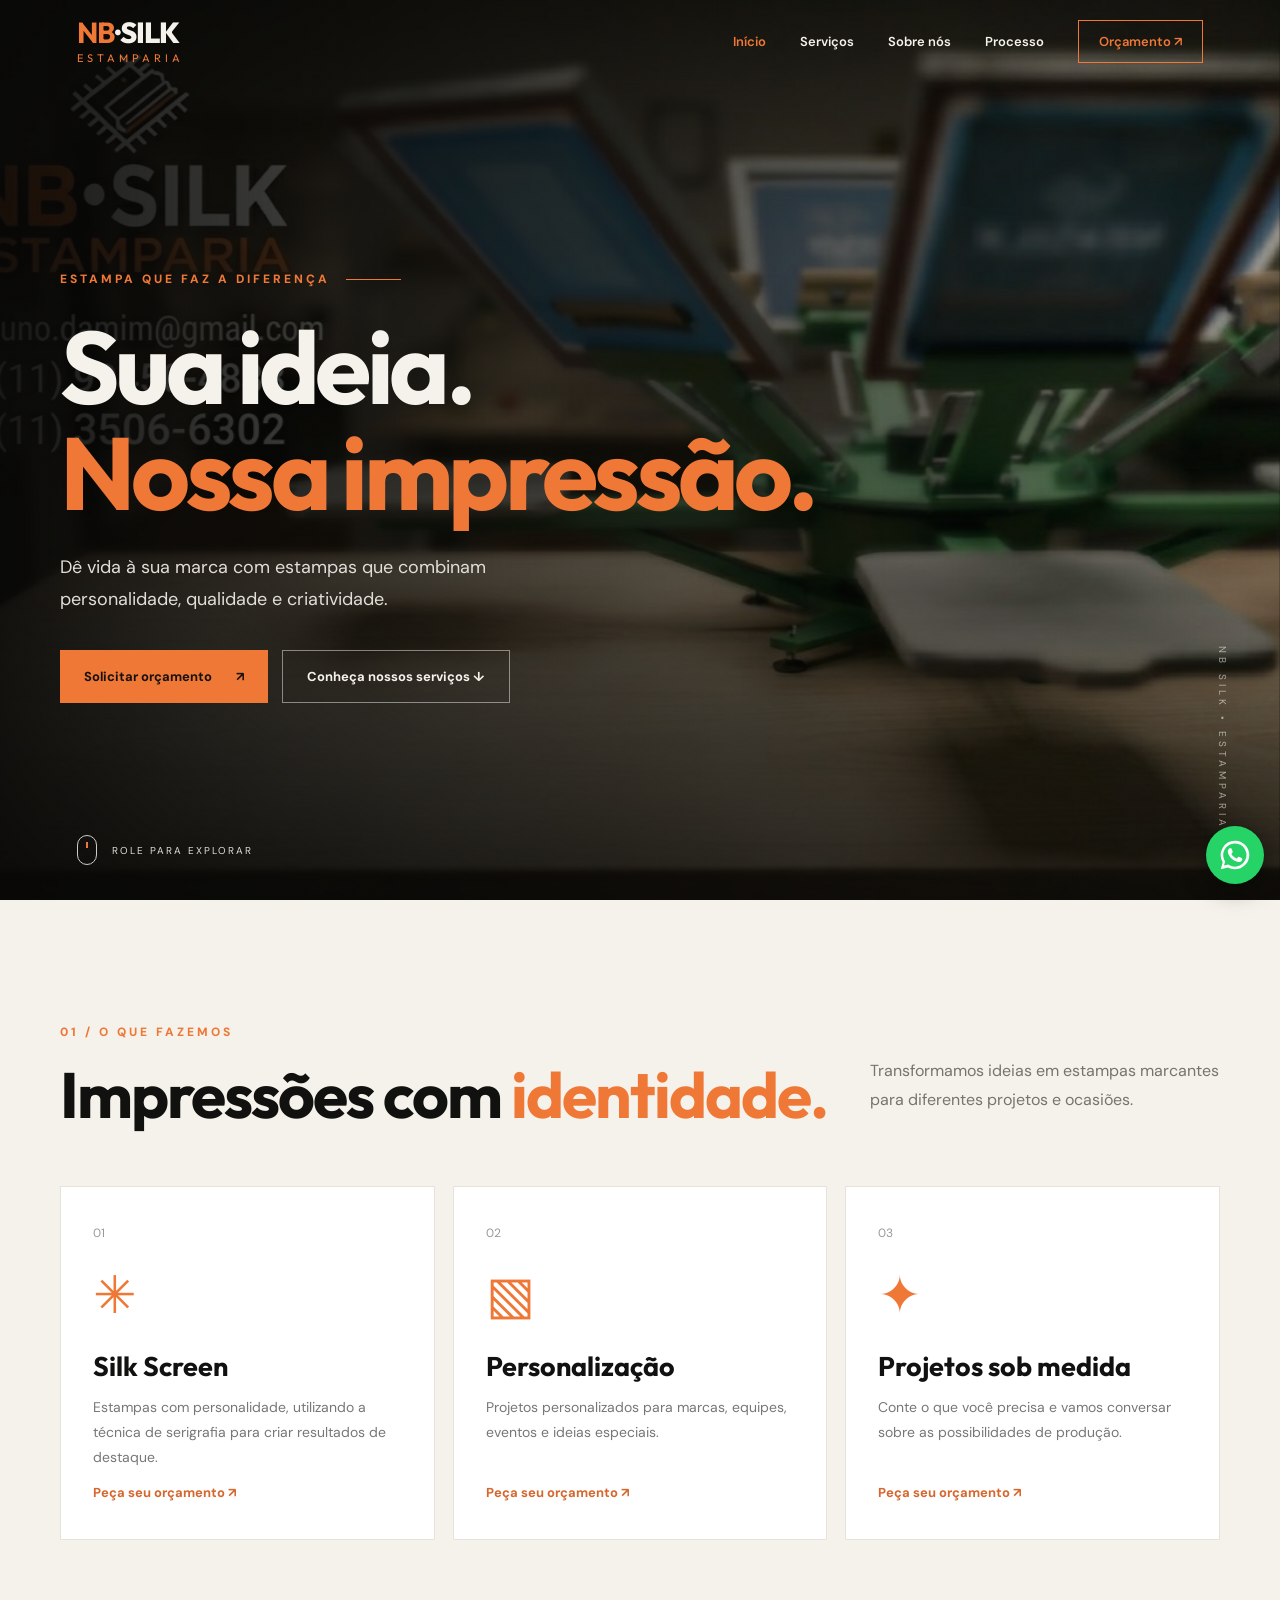
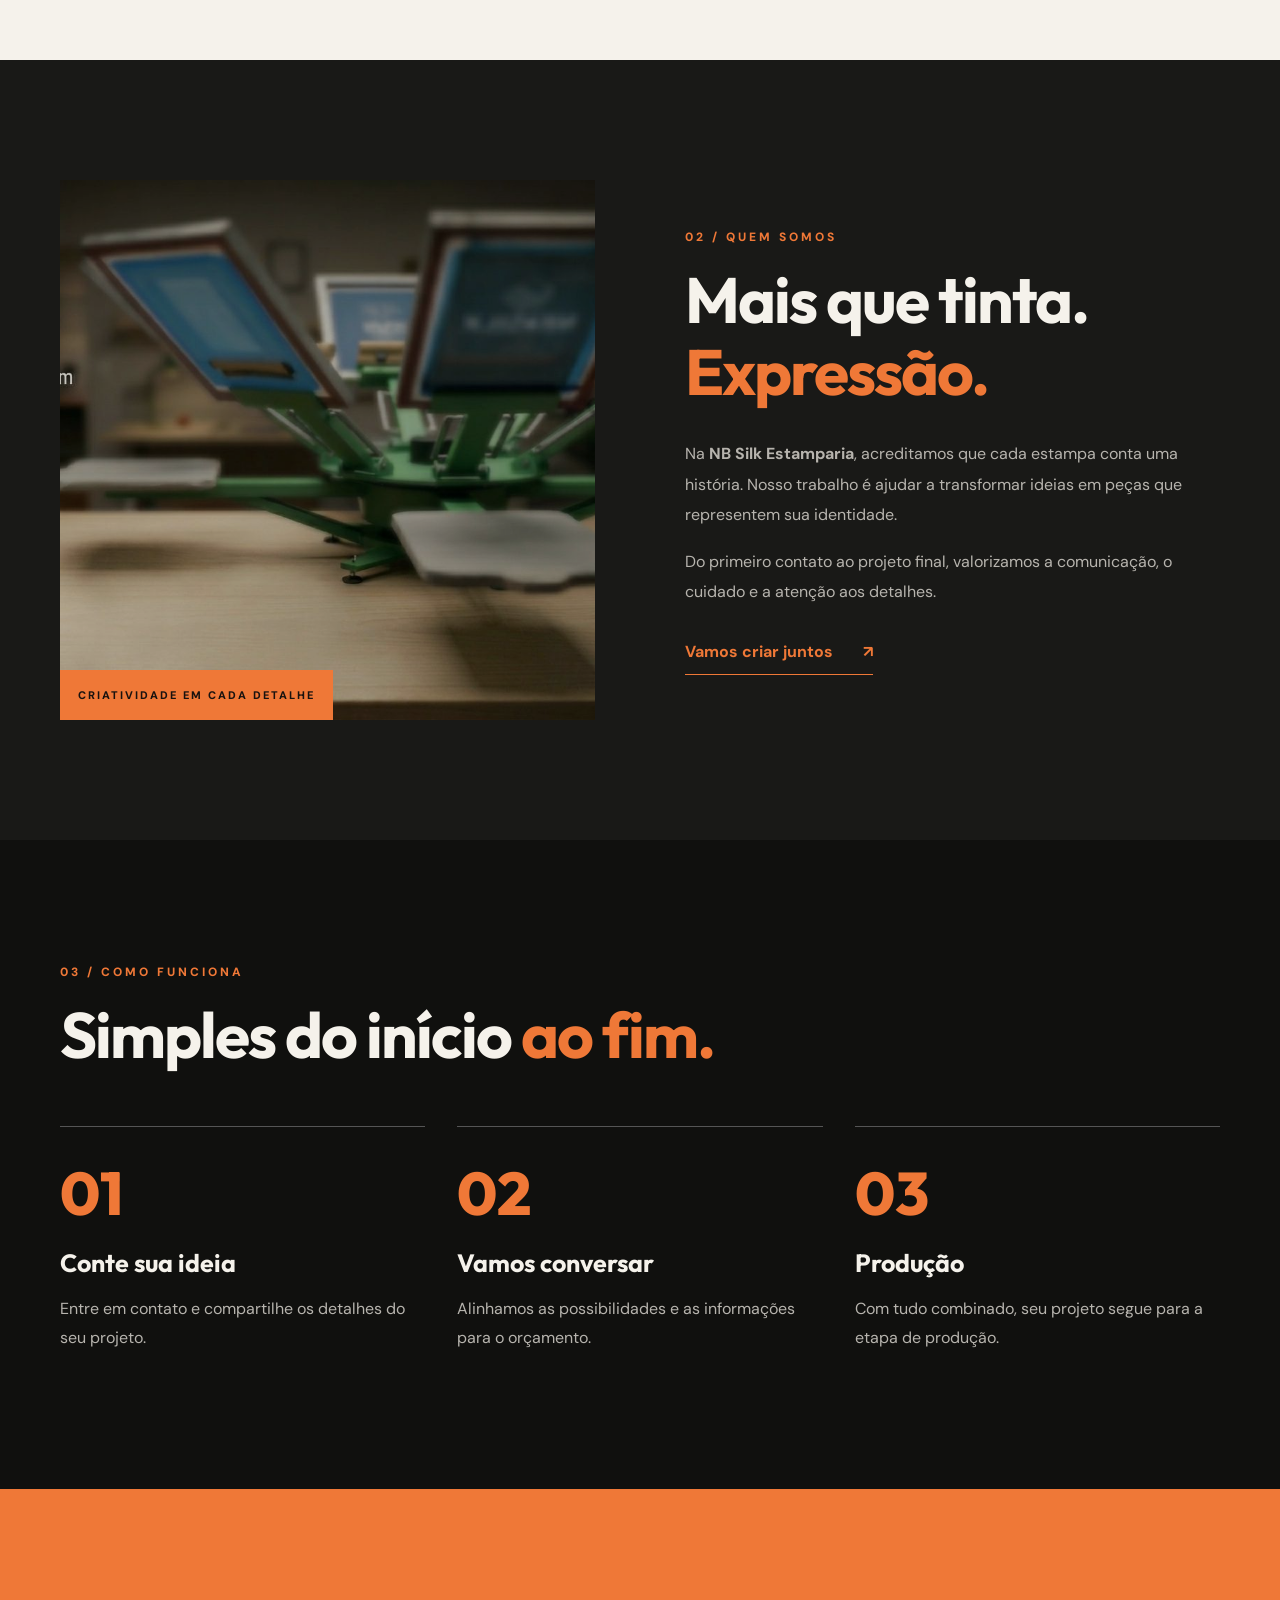
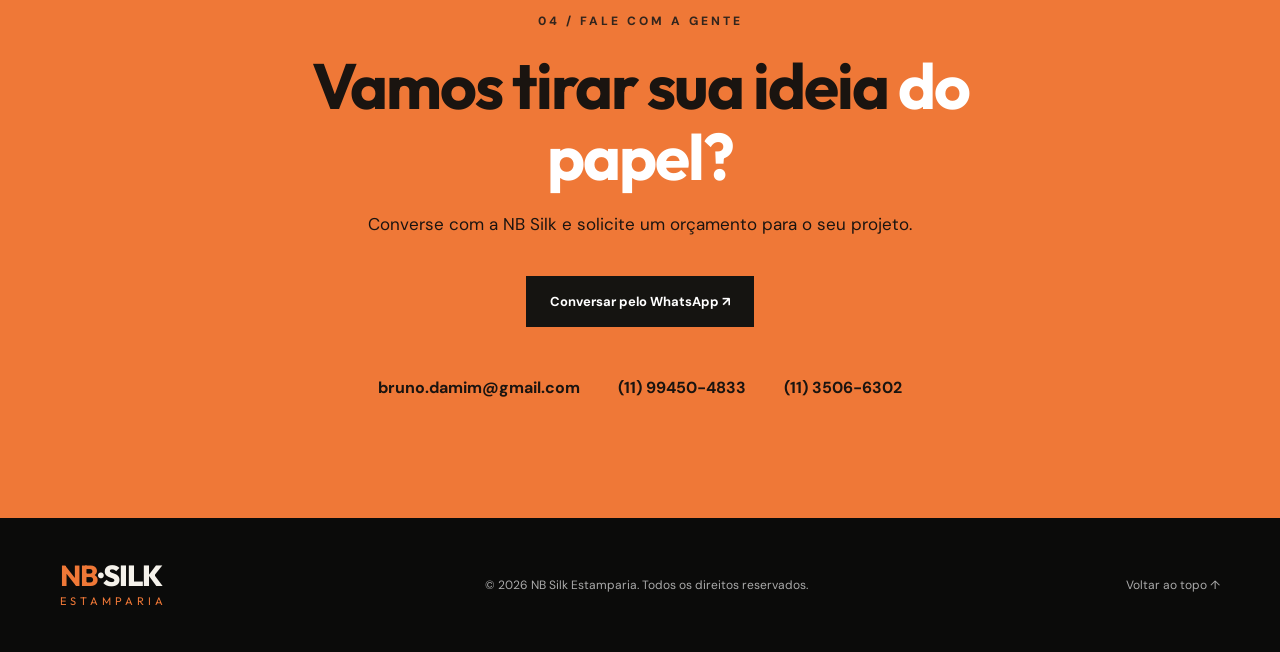
==== index.html @ 032e2569 "Add files via upload" ====
<!DOCTYPE html>
<html lang="pt-BR">
<head>
  <meta charset="UTF-8">
  <meta name="viewport" content="width=device-width, initial-scale=1.0">
  <meta name="theme-color" content="#11110f">
  <meta name="description" content="NB Silk Estamparia: personalização em silk screen. Solicite seu orçamento.">
  <title>NB Silk | Estamparia Silk Screen</title>
  <link rel="preconnect" href="https://fonts.googleapis.com">
  <link rel="preconnect" href="https://fonts.gstatic.com" crossorigin>
  <link href="https://fonts.googleapis.com/css2?family=DM+Sans:wght@400;500;600;700&family=Outfit:wght@400;500;600;700;800;900&display=swap" rel="stylesheet">
  <script>
    /* Marca que o JS está ativo. Se o script.js falhar (arquivo ausente, rede, navegador antigo),
       em 2,5 s a marca é removida e todo o conteúdo volta a ficar visível. */
    (function(d){d.documentElement.className+=' js';
      setTimeout(function(){ if(!d.documentElement.getAttribute('data-ready')){ d.documentElement.className=d.documentElement.className.replace(/\bjs\b/,''); } },2500);
    })(document);
  </script>
  <link rel="stylesheet" href="style.css">
  <script src="script.js" defer></script>
  <noscript><style>.js .reveal{opacity:1!important;transform:none!important}</style></noscript>
</head>
<body>
  <div class="progress" id="progress" aria-hidden="true"></div>
  <header class="header" id="header">
    <a href="#inicio" class="brand" aria-label="NB Silk - início"><span class="brand-main"><b>NB</b>·SILK</span><small>ESTAMPARIA</small></a>
    <button class="menu-toggle" id="menuToggle" aria-label="Abrir menu" aria-expanded="false" aria-controls="menu"><span></span><span></span><span></span></button>
    <nav id="menu" class="menu" aria-label="Menu principal"><a href="#inicio" class="active">Início</a><a href="#servicos">Serviços</a><a href="#sobre">Sobre nós</a><a href="#processo">Processo</a><a href="#contato" class="nav-cta">Orçamento ↗</a></nav>
  </header>
  <main>
    <section class="hero" id="inicio">
      <div class="hero-bg"></div><div class="hero-shade"></div>
      <div class="container hero-content"><span class="eyebrow reveal">ESTAMPA QUE FAZ A DIFERENÇA <span class="line"></span></span><h1 class="reveal">Sua ideia.<br><em>Nossa impressão.</em></h1><p class="reveal">Dê vida à sua marca com estampas que combinam personalidade, qualidade e criatividade.</p><div class="hero-actions reveal"><a class="btn btn-primary" href="https://wa.me/5511994504833?text=Ol%C3%A1%21%20Gostaria%20de%20solicitar%20um%20or%C3%A7amento." target="_blank" rel="noopener noreferrer">Solicitar orçamento <span>↗</span></a><a class="btn btn-outline" href="#servicos">Conheça nossos serviços ↓</a></div></div>
      <a href="#servicos" class="scroll-hint" aria-label="Rolar para serviços"><span class="mouse"></span> ROLE PARA EXPLORAR</a><span class="hero-side">NB SILK • ESTAMPARIA</span>
    </section>
    <section class="intro section" id="servicos"><div class="container"><div class="section-heading reveal"><div><span class="eyebrow">01 / O QUE FAZEMOS</span><h2>Impressões com <em>identidade.</em></h2></div><p>Transformamos ideias em estampas marcantes para diferentes projetos e ocasiões.</p></div><div class="service-grid"><article class="service-card reveal"><span class="service-index">01</span><div class="service-icon">✳</div><h3>Silk Screen</h3><p>Estampas com personalidade, utilizando a técnica de serigrafia para criar resultados de destaque.</p><a href="#contato">Peça seu orçamento ↗</a></article><article class="service-card reveal"><span class="service-index">02</span><div class="service-icon">▧</div><h3>Personalização</h3><p>Projetos personalizados para marcas, equipes, eventos e ideias especiais.</p><a href="#contato">Peça seu orçamento ↗</a></article><article class="service-card reveal"><span class="service-index">03</span><div class="service-icon">✦</div><h3>Projetos sob medida</h3><p>Conte o que você precisa e vamos conversar sobre as possibilidades de produção.</p><a href="#contato">Peça seu orçamento ↗</a></article></div></div></section>
    <section class="about section" id="sobre"><div class="container about-grid"><div class="about-visual reveal"><img src="estamparia.jpg" alt="Equipamento de serigrafia da NB Silk Estamparia" loading="lazy"><span class="image-label">CRIATIVIDADE EM CADA DETALHE</span></div><div class="about-copy reveal"><span class="eyebrow">02 / QUEM SOMOS</span><h2>Mais que tinta.<br><em>Expressão.</em></h2><p>Na <strong>NB Silk Estamparia</strong>, acreditamos que cada estampa conta uma história. Nosso trabalho é ajudar a transformar ideias em peças que representem sua identidade.</p><p>Do primeiro contato ao projeto final, valorizamos a comunicação, o cuidado e a atenção aos detalhes.</p><a href="#contato" class="text-link">Vamos criar juntos <span>↗</span></a></div></div></section>
    <section class="process section" id="processo"><div class="container"><div class="section-heading reveal"><div><span class="eyebrow">03 / COMO FUNCIONA</span><h2>Simples do início <em>ao fim.</em></h2></div></div><div class="steps"><div class="step reveal"><span>01</span><h3>Conte sua ideia</h3><p>Entre em contato e compartilhe os detalhes do seu projeto.</p></div><div class="step reveal"><span>02</span><h3>Vamos conversar</h3><p>Alinhamos as possibilidades e as informações para o orçamento.</p></div><div class="step reveal"><span>03</span><h3>Produção</h3><p>Com tudo combinado, seu projeto segue para a etapa de produção.</p></div></div></div></section>
    <section class="contact section" id="contato"><div class="container contact-inner reveal"><span class="eyebrow">04 / FALE COM A GENTE</span><h2>Vamos tirar sua ideia <em>do papel?</em></h2><p>Converse com a NB Silk e solicite um orçamento para o seu projeto.</p><a class="btn btn-dark" href="https://wa.me/5511994504833?text=Ol%C3%A1%21%20Gostaria%20de%20solicitar%20um%20or%C3%A7amento." target="_blank" rel="noopener noreferrer">Conversar pelo WhatsApp ↗</a><div class="contact-details"><a href="mailto:bruno.damim@gmail.com">bruno.damim@gmail.com</a><a href="tel:+5511994504833">(11) 99450-4833</a><a href="tel:+551135066302">(11) 3506-6302</a></div></div></section>
  </main>
  <footer class="footer"><div class="container footer-inner"><a href="#inicio" class="brand"><span class="brand-main"><b>NB</b>·SILK</span><small>ESTAMPARIA</small></a><span>© <span id="year"></span> NB Silk Estamparia. Todos os direitos reservados.</span><a href="#inicio">Voltar ao topo ↑</a></div></footer>
  <a class="floating-whatsapp" href="https://wa.me/5511994504833?text=Ol%C3%A1%21%20Gostaria%20de%20um%20or%C3%A7amento." target="_blank" rel="noopener noreferrer" aria-label="Entrar em contato pelo WhatsApp" title="Fale conosco no WhatsApp"><svg viewBox="0 0 32 32" fill="currentColor" aria-hidden="true"><path d="M16 .8A15.2 15.2 0 0 0 2.9 23.7L.8 31.2l7.7-2A15.2 15.2 0 1 0 16 .8Zm0 27.6c-2.4 0-4.7-.7-6.7-2l-.5-.3-4.5 1.2 1.2-4.4-.3-.5a12.4 12.4 0 1 1 10.8 6Zm6.8-9.3c-.4-.2-2.2-1.1-2.6-1.2-.3-.1-.6-.2-.8.2-.3.4-1 1.2-1.2 1.4-.2.2-.4.3-.8.1-.4-.2-1.6-.6-3-1.9-1.1-1-1.9-2.2-2.1-2.6-.2-.4 0-.6.2-.8l.6-.7.4-.6c.1-.2 0-.5 0-.7l-1.2-2.9c-.3-.7-.6-.6-.8-.6h-.7c-.3 0-.7.1-1.1.5-.4.4-1.4 1.4-1.4 3.3s1.4 3.8 1.6 4.1c.2.2 2.7 4.2 6.6 5.8.9.4 1.6.6 2.1.7.9.3 1.7.2 2.4.2.7-.1 2.2-.9 2.5-1.8.3-.9.3-1.7.2-1.8-.1-.2-.3-.3-.7-.5Z"/></svg></a>
</body>
</html>
---- style.css ----
:root{--orange:#ef7837;--dark:#11110f;--cream:#f5f2eb;--muted:#b7b4ae}*{box-sizing:border-box}html{scroll-behavior:smooth;scroll-padding-top:80px}body{margin:0;background:var(--dark);color:var(--cream);font-family:'DM Sans','Segoe UI',Roboto,Arial,Helvetica,sans-serif}a{color:inherit;text-decoration:none}button{font:inherit}img{max-width:100%;display:block}.container{width:min(1160px,88%);margin:auto}.progress{height:3px;position:fixed;top:0;left:0;z-index:200;width:0;background:var(--orange)}.header{height:84px;padding:0 6%;display:flex;align-items:center;justify-content:space-between;position:fixed;top:0;left:0;width:100%;z-index:100;transition:background .3s,height .3s,border-color .3s;border-bottom:1px solid transparent}.header.scrolled{height:72px;background:rgba(17,17,15,.94);backdrop-filter:blur(16px);border-color:#ffffff1b}.brand{display:flex;flex-direction:column;line-height:.9;font-family:Outfit,'Trebuchet MS','Segoe UI',Arial,sans-serif;letter-spacing:-1px}.brand-main{font-size:29px;font-weight:800}.brand-main b{color:var(--orange)}.brand small{font-size:11px;letter-spacing:4px;color:var(--orange);margin-top:8px}.menu{display:flex;align-items:center;gap:34px}.menu a{font-size:13px;font-weight:600;transition:color .2s}.menu a:hover,.menu a.active{color:var(--orange)}.menu .nav-cta{border:1px solid var(--orange);padding:12px 20px;color:var(--orange)}.menu-toggle{display:none;background:none;border:0;cursor:pointer;padding:10px}.menu-toggle span{display:block;width:25px;height:2px;background:white;margin:5px 0}.hero{height:100svh;min-height:650px;position:relative;display:flex;align-items:center;overflow:hidden}.hero-bg{position:absolute;inset:0;background:url('estamparia.jpg') center center/cover no-repeat;transform:scale(1.07);animation:zoom 15s ease-out forwards}.hero-shade{position:absolute;inset:0;background:linear-gradient(90deg,rgba(8,8,7,.93),rgba(8,8,7,.66) 48%,rgba(8,8,7,.28)),linear-gradient(0deg,rgba(8,8,7,.65),transparent 35%)}.hero-content{position:relative;z-index:1;padding-top:70px}.eyebrow{color:var(--orange);font-size:12px;letter-spacing:3px;font-weight:800;display:inline-flex;align-items:center;gap:16px}.line{width:55px;height:1px;background:var(--orange)}h1,h2,h3,p{margin-top:0}h1,h2,h3{font-family:Outfit,'Trebuchet MS','Segoe UI',Arial,sans-serif}h1{font-size:clamp(55px,8vw,115px);line-height:1.03;letter-spacing:-5px;margin:26px 0}h1 em,h2 em{font-style:normal;color:var(--orange)}.hero-content p{max-width:520px;color:#e1ded8;font-size:18px;line-height:1.8}.hero-actions{display:flex;flex-wrap:wrap;gap:14px;margin-top:34px}.btn{display:inline-flex;align-items:center;justify-content:center;gap:24px;padding:17px 24px;font-weight:700;font-size:13px;transition:transform .25s,background .25s}.btn:hover{transform:translateY(-4px)}.btn-primary{background:var(--orange);color:#18120f}.btn-primary:hover{background:#ff965b}.btn-outline{border:1px solid #ffffff75}.btn-outline:hover{background:#ffffff20}.scroll-hint{position:absolute;z-index:2;bottom:35px;left:6%;font-size:10px;letter-spacing:2px;display:flex;align-items:center;gap:15px;color:#ddd}.mouse{width:20px;height:30px;border:1px solid #ccc;border-radius:12px;position:relative}.mouse:before{content:'';position:absolute;top:6px;left:8px;width:2px;height:6px;background:var(--orange);animation:wheel 1.5s infinite}.hero-side{position:absolute;right:4%;bottom:70px;writing-mode:vertical-rl;letter-spacing:4px;font-size:10px;opacity:.6}.section{padding:120px 0}.intro{background:var(--cream);color:var(--dark)}.section-heading{display:flex;justify-content:space-between;align-items:end;gap:40px;margin-bottom:55px}.section-heading h2,.about h2,.contact h2{font-size:clamp(40px,5vw,72px);letter-spacing:-2px;line-height:1.12;margin:18px 0 0}.section-heading>p{max-width:350px;color:#77736d;line-height:1.8}.service-grid{display:grid;grid-template-columns:repeat(3,1fr);gap:18px}.service-card{padding:38px 32px;min-height:330px;background:white;border:1px solid #e7e3dc;display:flex;flex-direction:column;transition:transform .3s,box-shadow .3s}.service-card:hover{transform:translateY(-10px);box-shadow:0 18px 40px #00000012}.service-index{font-size:12px;color:#999}.service-icon{font-size:52px;color:var(--orange);margin:20px 0}.service-card h3{font-size:27px;margin-bottom:12px}.service-card p{font-size:14px;color:#777;line-height:1.8}.service-card a{font-size:13px;color:#d5662e;font-weight:700;margin-top:auto}.about{background:#191917}.about-grid{display:grid;grid-template-columns:1fr 1fr;gap:90px;align-items:center}.about-visual{height:540px;position:relative;overflow:hidden}.about-visual img{height:100%;width:100%;object-fit:cover;object-position:65% center;filter:brightness(.8);transition:transform .7s}.about-visual:hover img{transform:scale(1.05)}.image-label{position:absolute;bottom:0;left:0;background:var(--orange);color:#18120f;padding:18px;font-size:11px;letter-spacing:2px;font-weight:800}.about-copy p{color:var(--muted);line-height:1.9;font-size:16px}.about-copy h2{margin-bottom:32px}.text-link{display:inline-flex;gap:30px;color:var(--orange);font-weight:700;border-bottom:1px solid var(--orange);padding-bottom:12px;margin-top:18px}.process{background:#10100e}.steps{display:grid;grid-template-columns:repeat(3,1fr);gap:32px}.step{border-top:1px solid #555;padding-top:28px}.step>span{font-family:Outfit,'Trebuchet MS','Segoe UI',Arial,sans-serif;font-size:60px;color:var(--orange);font-weight:800}.step h3{font-size:25px;margin:16px 0}.step p{color:var(--muted);line-height:1.8}.contact{background:var(--orange);color:#1a1410;text-align:center}.contact .eyebrow{color:#33251d}.contact h2{max-width:850px;margin:20px auto}.contact h2 em{color:white}.contact p{font-size:17px}.btn-dark{background:#151411;color:white;margin:24px auto 50px}.btn-dark:hover{background:#34302b}.contact-details{display:flex;flex-wrap:wrap;justify-content:center;gap:18px 38px;font-weight:700}.contact-details a:hover{text-decoration:underline}.footer{padding:45px 0;background:#0b0b0a}.footer-inner{display:flex;justify-content:space-between;align-items:center;gap:30px}.footer-inner>span,.footer-inner>a:last-child{font-size:12px;color:#aaa}.floating-whatsapp{position:fixed;right:25px;bottom:25px;width:58px;height:58px;border-radius:50%;display:grid;place-items:center;background:#25d366;color:white;z-index:90;box-shadow:0 6px 25px #0006;transition:transform .2s}.floating-whatsapp:hover{transform:scale(1.1)}.floating-whatsapp svg{width:30px;height:30px}.js .reveal{opacity:0;transform:translateY(36px);transition:opacity .8s ease,transform .8s ease}.js .reveal.visible{opacity:1;transform:translateY(0)}@keyframes zoom{to{transform:scale(1)}}@keyframes wheel{to{transform:translateY(9px);opacity:0}}@media(max-width:800px){.header{height:72px}.menu-toggle{display:block;z-index:2}.menu{position:absolute;top:72px;left:0;right:0;background:#151513;display:none;flex-direction:column;align-items:stretch;padding:22px 6%;gap:0;border-bottom:1px solid #444}.menu.open{display:flex}.menu a{padding:15px 0}.menu .nav-cta{text-align:center;margin-top:10px}.hero{min-height:620px}.hero-bg{background-position:58% center}h1{letter-spacing:-2px}.section{padding:85px 0}.section-heading{display:block}.section-heading>p{margin-top:22px}.service-grid,.steps{grid-template-columns:1fr}.service-card{min-height:280px}.about-grid{grid-template-columns:1fr;gap:40px}.about-visual{height:350px}.footer-inner{flex-direction:column;text-align:center}.hero-side{display:none}}@media(max-width:480px){.hero-content p{font-size:15px}.hero-actions{align-items:stretch;flex-direction:column;max-width:300px}.hero-actions .btn{justify-content:space-between}.scroll-hint{bottom:22px}.contact-details{flex-direction:column}.brand-main{font-size:25px}}@media(prefers-reduced-motion:reduce){html{scroll-behavior:auto}*,*:before,*:after{animation-duration:.01ms!important;transition-duration:.01ms!important}.js .reveal{opacity:1;transform:none}}

/* Responsividade aprimorada para celulares, tablets e navegadores variados */
html { -webkit-text-size-adjust:100%; text-size-adjust:100%; }
body { min-width: 280px; overflow-x: hidden; }
button, a { -webkit-tap-highlight-color: transparent; }
button:focus-visible, a:focus-visible { outline: 3px solid var(--orange); outline-offset: 4px; }
.header.scrolled { backdrop-filter:blur(16px); -webkit-backdrop-filter:blur(16px); }
.container { width:min(1160px, calc(100% - 40px)); }
.hero { min-height: min(650px, 100svh); min-height: min(650px, 100vh); min-height: min(650px, 100svh); }
.hero-content { min-width:0; }
h1 { overflow-wrap:break-word; font-size:clamp(2.7rem, 8vw, 7.2rem); letter-spacing:-.045em; }
.section-heading h2,.about h2,.contact h2 { overflow-wrap:break-word; }
.contact-details a { overflow-wrap:anywhere; }
@media (max-width:1024px) {
  .menu { gap:18px; }
  .about-grid { gap:42px; }
  .service-card { padding:28px 24px; }
}
@media (max-width:800px) {
  .header,.header.scrolled { height:72px; }
  .menu { top:72px; max-height:calc(100dvh - 72px); overflow-y:auto; }
  .hero { height:auto; min-height:100vh; min-height:100svh; padding:110px 0 100px; }
  .hero-content { padding-top:0; }
  .hero-shade { background:linear-gradient(90deg,rgba(8,8,7,.92),rgba(8,8,7,.55)),linear-gradient(0deg,rgba(8,8,7,.5),transparent); }
  .section-heading h2,.about h2,.contact h2 { font-size:clamp(2.2rem,7vw,4.5rem); }
}
@media (max-width:480px) {
  .container { width:calc(100% - 32px); }
  .header { padding-inline:16px; }
  .hero { padding-top:105px; padding-bottom:85px; }
  h1 { font-size:clamp(2.6rem, 12vw, 4.2rem); }
  .hero-content p { line-height:1.6; }
  .eyebrow { letter-spacing:1.5px; font-size:10px; }
  .line { width:28px; }
  .section { padding:68px 0; }
  .service-card { min-height:0; padding:26px 22px; }
  .about-visual { height:280px; }
  .contact-details { gap:16px; }
  .floating-whatsapp { right:16px; bottom:16px; width:52px; height:52px; }
  .scroll-hint { left:16px; }
}
@media (max-width:350px) {
  .brand-main { font-size:21px; }
  .brand small { font-size:9px; letter-spacing:3px; }
  .btn { padding:14px 16px; gap:12px; }
  .hero-actions { max-width:100%; }
}
@media (hover:none) { .service-card:hover,.btn:hover,.floating-whatsapp:hover { transform:none; } }
@media (prefers-reduced-motion:reduce) { .hero-bg { animation:none; transform:none; } }


/* ===== Compatibilidade: navegadores e aparelhos antigos ===== */
/* largura do container sem min()/calc() */
.container { width:90%; max-width:1160px; }
@supports (width:min(1px,2px)) { .container { width:min(1160px, calc(100% - 40px)); } }
@media (max-width:480px) { .container { width:calc(100% - 32px); max-width:none; } }

/* inset:0 não existe no Safari < 14.1 / Android antigo */
.hero-bg,.hero-shade { top:0; right:0; bottom:0; left:0; }

/* altura do hero: 100vh como base, 100svh/dvh só onde há suporte */
.hero { height:100vh; }
@supports (height:100svh) { .hero { height:100svh; } }
@media (max-width:800px) {
  .hero { height:auto; min-height:100vh; }
  @supports (height:100svh) { .hero { min-height:100svh; } }
  .menu { max-height:80vh; }
  @supports (height:100dvh) { .menu { max-height:calc(100dvh - 72px); } }
}

/* títulos: fonte base sem clamp() */
h1 { font-size:48px; }
@supports (font-size:clamp(1px,2vw,3px)) { h1 { font-size:clamp(2.7rem, 8vw, 7.2rem); } }
@media (max-width:480px) {
  h1 { font-size:42px; }
  @supports (font-size:clamp(1px,2vw,3px)) { h1 { font-size:clamp(2.6rem, 12vw, 4.2rem); } }
}
.section-heading h2,.about h2,.contact h2 { font-size:40px; }
@supports (font-size:clamp(1px,2vw,3px)) { .section-heading h2,.about h2,.contact h2 { font-size:clamp(2.2rem, 5vw, 4.5rem); } }

/* grid: fallback em flex para navegadores muito antigos */
@supports not (display:grid) {
  .service-grid,.steps { display:flex; flex-wrap:wrap; }
  .service-card,.step { flex:1 1 280px; margin:9px; }
  .about-grid { display:flex; flex-wrap:wrap; }
  .about-grid > * { flex:1 1 320px; }
}
.floating-whatsapp { display:flex; align-items:center; justify-content:center; }
@supports (display:grid) { .floating-whatsapp { display:grid; } }

/* fundo do header mesmo sem backdrop-filter */
.header.scrolled { background:rgba(17,17,15,.96); }

/* imagem do hero: evita vazamento lateral e salto em mobile */
.hero { overflow:hidden; }
img { height:auto; }
.about-visual img { height:100%; }

/* menu mobile: alvo de toque confortável */
.menu-toggle { min-width:44px; min-height:44px; }
.menu-toggle span { transition:transform .25s, opacity .25s; }
.menu-toggle.open span:nth-child(1) { transform:translateY(7px) rotate(45deg); }
.menu-toggle.open span:nth-child(2) { opacity:0; }
.menu-toggle.open span:nth-child(3) { transform:translateY(-7px) rotate(-45deg); }

/* respeita a área segura (notch) em iPhones */
.header { padding-left:max(6%, env(safe-area-inset-left)); padding-right:max(6%, env(safe-area-inset-right)); }
.floating-whatsapp { right:max(16px, env(safe-area-inset-right)); bottom:max(16px, env(safe-area-inset-bottom)); }
@media (max-width:480px) { .header { padding-left:16px; padding-right:16px; } }
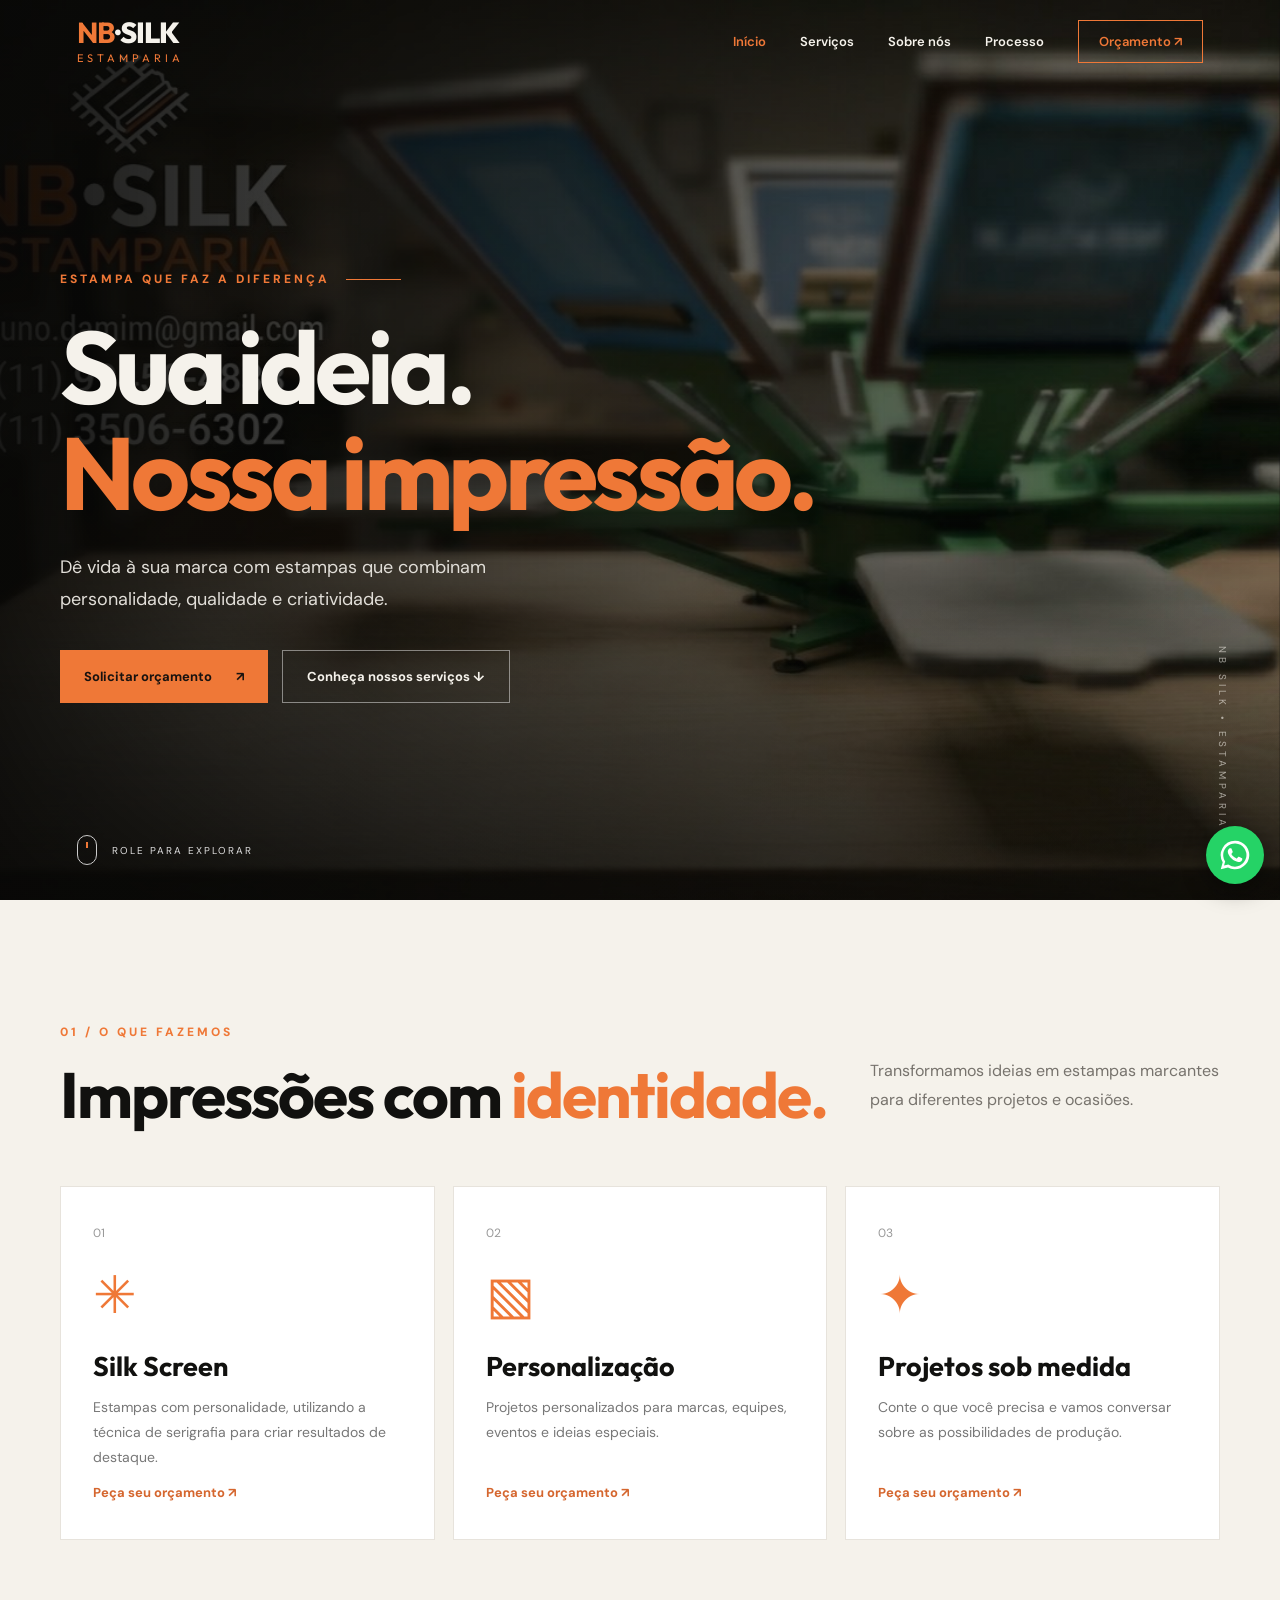
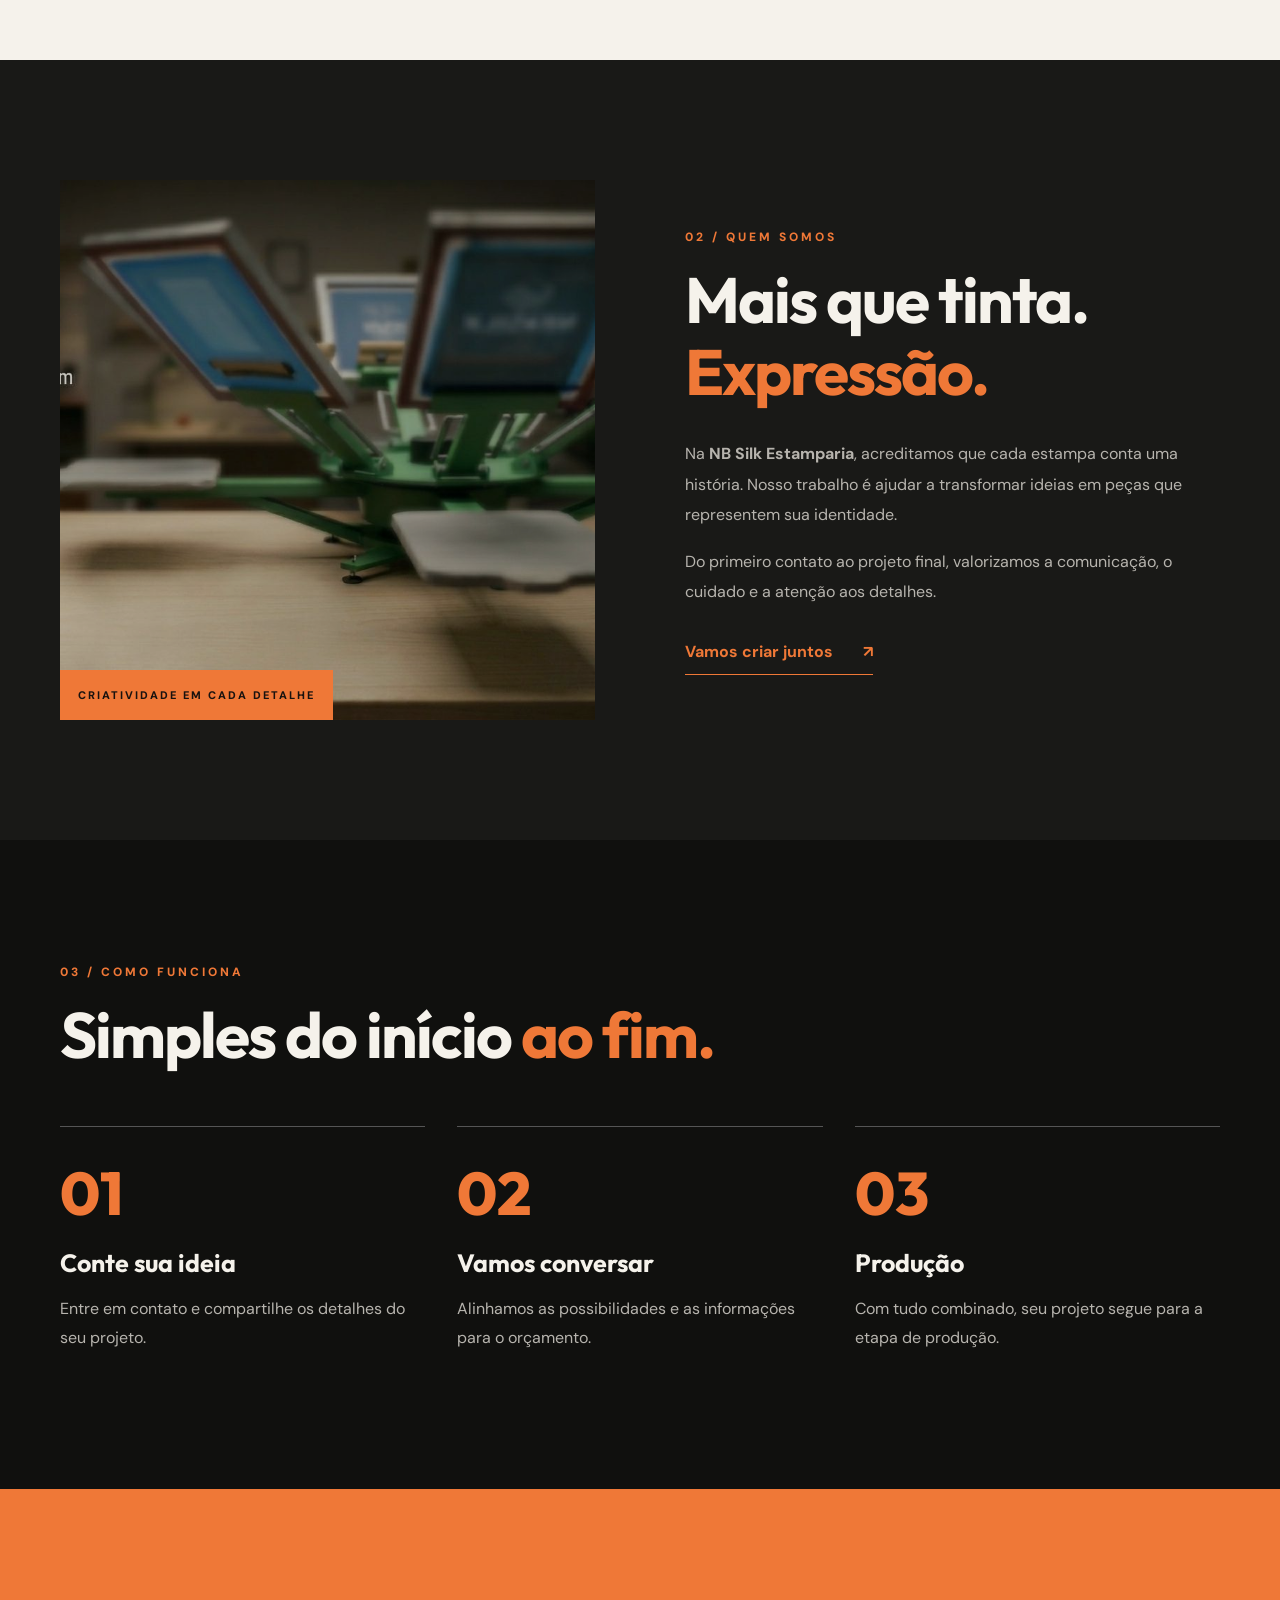
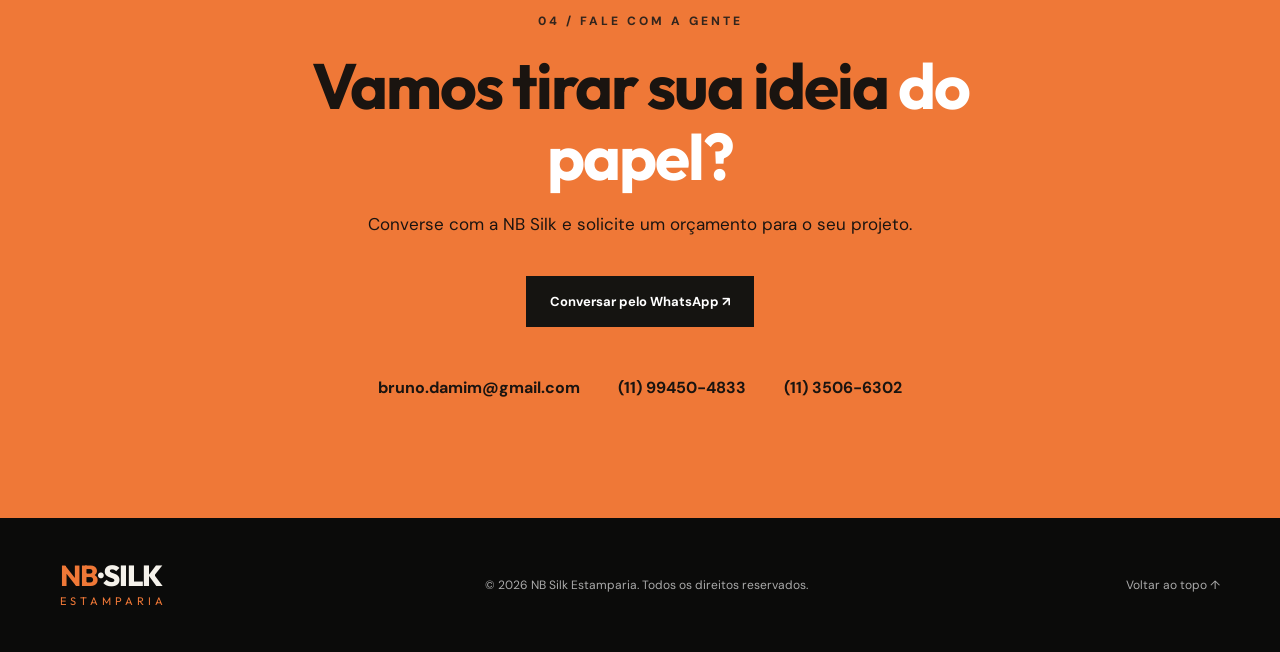
==== commit 3774a0fc: "Refactor HTML structure and improve readability Adição do Logo no titulo e endentação do código 01/1" ====
--- a/index.html
+++ b/index.html
@@ -1,44 +1,152 @@
 <!DOCTYPE html>
 <html lang="pt-BR">
+
 <head>
   <meta charset="UTF-8">
   <meta name="viewport" content="width=device-width, initial-scale=1.0">
   <meta name="theme-color" content="#11110f">
   <meta name="description" content="NB Silk Estamparia: personalização em silk screen. Solicite seu orçamento.">
   <title>NB Silk | Estamparia Silk Screen</title>
+  <link rel="icon" href="NBsilk logo.png" type="image/x-icon">
   <link rel="preconnect" href="https://fonts.googleapis.com">
   <link rel="preconnect" href="https://fonts.gstatic.com" crossorigin>
-  <link href="https://fonts.googleapis.com/css2?family=DM+Sans:wght@400;500;600;700&family=Outfit:wght@400;500;600;700;800;900&display=swap" rel="stylesheet">
+  <link
+    href="https://fonts.googleapis.com/css2?family=DM+Sans:wght@400;500;600;700&family=Outfit:wght@400;500;600;700;800;900&display=swap"
+    rel="stylesheet">
   <script>
-    /* Marca que o JS está ativo. Se o script.js falhar (arquivo ausente, rede, navegador antigo),
-       em 2,5 s a marca é removida e todo o conteúdo volta a ficar visível. */
-    (function(d){d.documentElement.className+=' js';
-      setTimeout(function(){ if(!d.documentElement.getAttribute('data-ready')){ d.documentElement.className=d.documentElement.className.replace(/\bjs\b/,''); } },2500);
+    (function (d) {
+      d.documentElement.className += ' js';
+      setTimeout(function () { if (!d.documentElement.getAttribute('data-ready')) { d.documentElement.className = d.documentElement.className.replace(/\bjs\b/, ''); } }, 2500);
     })(document);
   </script>
   <link rel="stylesheet" href="style.css">
   <script src="script.js" defer></script>
-  <noscript><style>.js .reveal{opacity:1!important;transform:none!important}</style></noscript>
+  <noscript>
+    <style>
+      .js .reveal {
+        opacity: 1 !important;
+        transform: none !important
+      }
+    </style>
+  </noscript>
 </head>
+
 <body>
   <div class="progress" id="progress" aria-hidden="true"></div>
   <header class="header" id="header">
-    <a href="#inicio" class="brand" aria-label="NB Silk - início"><span class="brand-main"><b>NB</b>·SILK</span><small>ESTAMPARIA</small></a>
-    <button class="menu-toggle" id="menuToggle" aria-label="Abrir menu" aria-expanded="false" aria-controls="menu"><span></span><span></span><span></span></button>
-    <nav id="menu" class="menu" aria-label="Menu principal"><a href="#inicio" class="active">Início</a><a href="#servicos">Serviços</a><a href="#sobre">Sobre nós</a><a href="#processo">Processo</a><a href="#contato" class="nav-cta">Orçamento ↗</a></nav>
+    <a href="#inicio" class="brand" aria-label="NB Silk - início"><span
+        class="brand-main"><b>NB</b>·SILK</span><small>ESTAMPARIA</small></a>
+    <button class="menu-toggle" id="menuToggle" aria-label="Abrir menu" aria-expanded="false"
+      aria-controls="menu"><span></span><span></span><span></span></button>
+    <nav id="menu" class="menu" aria-label="Menu principal"><a href="#inicio" class="active">Início</a><a
+        href="#servicos">Serviços</a><a href="#sobre">Sobre nós</a><a href="#processo">Processo</a><a href="#contato"
+        class="nav-cta">Orçamento ↗</a></nav>
   </header>
   <main>
     <section class="hero" id="inicio">
-      <div class="hero-bg"></div><div class="hero-shade"></div>
-      <div class="container hero-content"><span class="eyebrow reveal">ESTAMPA QUE FAZ A DIFERENÇA <span class="line"></span></span><h1 class="reveal">Sua ideia.<br><em>Nossa impressão.</em></h1><p class="reveal">Dê vida à sua marca com estampas que combinam personalidade, qualidade e criatividade.</p><div class="hero-actions reveal"><a class="btn btn-primary" href="https://wa.me/5511994504833?text=Ol%C3%A1%21%20Gostaria%20de%20solicitar%20um%20or%C3%A7amento." target="_blank" rel="noopener noreferrer">Solicitar orçamento <span>↗</span></a><a class="btn btn-outline" href="#servicos">Conheça nossos serviços ↓</a></div></div>
-      <a href="#servicos" class="scroll-hint" aria-label="Rolar para serviços"><span class="mouse"></span> ROLE PARA EXPLORAR</a><span class="hero-side">NB SILK • ESTAMPARIA</span>
+      <div class="hero-bg"></div>
+      <div class="hero-shade"></div>
+      <div class="container hero-content"><span class="eyebrow reveal">ESTAMPA QUE FAZ A DIFERENÇA <span
+            class="line"></span></span>
+        <h1 class="reveal">Sua ideia.<br><em>Nossa impressão.</em></h1>
+        <p class="reveal">Dê vida à sua marca com estampas que combinam personalidade, qualidade e criatividade.</p>
+        <div class="hero-actions reveal"><a class="btn btn-primary"
+            href="https://wa.me/5511994504833?text=Ol%C3%A1%21%20Gostaria%20de%20solicitar%20um%20or%C3%A7amento."
+            target="_blank" rel="noopener noreferrer">Solicitar orçamento <span>↗</span></a><a class="btn btn-outline"
+            href="#servicos">Conheça nossos serviços ↓</a></div>
+      </div>
+      <a href="#servicos" class="scroll-hint" aria-label="Rolar para serviços"><span class="mouse"></span> ROLE PARA
+        EXPLORAR</a><span class="hero-side">NB SILK • ESTAMPARIA</span>
     </section>
-    <section class="intro section" id="servicos"><div class="container"><div class="section-heading reveal"><div><span class="eyebrow">01 / O QUE FAZEMOS</span><h2>Impressões com <em>identidade.</em></h2></div><p>Transformamos ideias em estampas marcantes para diferentes projetos e ocasiões.</p></div><div class="service-grid"><article class="service-card reveal"><span class="service-index">01</span><div class="service-icon">✳</div><h3>Silk Screen</h3><p>Estampas com personalidade, utilizando a técnica de serigrafia para criar resultados de destaque.</p><a href="#contato">Peça seu orçamento ↗</a></article><article class="service-card reveal"><span class="service-index">02</span><div class="service-icon">▧</div><h3>Personalização</h3><p>Projetos personalizados para marcas, equipes, eventos e ideias especiais.</p><a href="#contato">Peça seu orçamento ↗</a></article><article class="service-card reveal"><span class="service-index">03</span><div class="service-icon">✦</div><h3>Projetos sob medida</h3><p>Conte o que você precisa e vamos conversar sobre as possibilidades de produção.</p><a href="#contato">Peça seu orçamento ↗</a></article></div></div></section>
-    <section class="about section" id="sobre"><div class="container about-grid"><div class="about-visual reveal"><img src="estamparia.jpg" alt="Equipamento de serigrafia da NB Silk Estamparia" loading="lazy"><span class="image-label">CRIATIVIDADE EM CADA DETALHE</span></div><div class="about-copy reveal"><span class="eyebrow">02 / QUEM SOMOS</span><h2>Mais que tinta.<br><em>Expressão.</em></h2><p>Na <strong>NB Silk Estamparia</strong>, acreditamos que cada estampa conta uma história. Nosso trabalho é ajudar a transformar ideias em peças que representem sua identidade.</p><p>Do primeiro contato ao projeto final, valorizamos a comunicação, o cuidado e a atenção aos detalhes.</p><a href="#contato" class="text-link">Vamos criar juntos <span>↗</span></a></div></div></section>
-    <section class="process section" id="processo"><div class="container"><div class="section-heading reveal"><div><span class="eyebrow">03 / COMO FUNCIONA</span><h2>Simples do início <em>ao fim.</em></h2></div></div><div class="steps"><div class="step reveal"><span>01</span><h3>Conte sua ideia</h3><p>Entre em contato e compartilhe os detalhes do seu projeto.</p></div><div class="step reveal"><span>02</span><h3>Vamos conversar</h3><p>Alinhamos as possibilidades e as informações para o orçamento.</p></div><div class="step reveal"><span>03</span><h3>Produção</h3><p>Com tudo combinado, seu projeto segue para a etapa de produção.</p></div></div></div></section>
-    <section class="contact section" id="contato"><div class="container contact-inner reveal"><span class="eyebrow">04 / FALE COM A GENTE</span><h2>Vamos tirar sua ideia <em>do papel?</em></h2><p>Converse com a NB Silk e solicite um orçamento para o seu projeto.</p><a class="btn btn-dark" href="https://wa.me/5511994504833?text=Ol%C3%A1%21%20Gostaria%20de%20solicitar%20um%20or%C3%A7amento." target="_blank" rel="noopener noreferrer">Conversar pelo WhatsApp ↗</a><div class="contact-details"><a href="mailto:bruno.damim@gmail.com">bruno.damim@gmail.com</a><a href="tel:+5511994504833">(11) 99450-4833</a><a href="tel:+551135066302">(11) 3506-6302</a></div></div></section>
+    <section class="intro section" id="servicos">
+      <div class="container">
+        <div class="section-heading reveal">
+          <div><span class="eyebrow">01 / O QUE FAZEMOS</span>
+            <h2>Impressões com <em>identidade.</em></h2>
+          </div>
+          <p>Transformamos ideias em estampas marcantes para diferentes projetos e ocasiões.</p>
+        </div>
+        <div class="service-grid">
+          <article class="service-card reveal"><span class="service-index">01</span>
+            <div class="service-icon">✳</div>
+            <h3>Silk Screen</h3>
+            <p>Estampas com personalidade, utilizando a técnica de serigrafia para criar resultados de destaque.</p><a
+              href="#contato">Peça seu orçamento ↗</a>
+          </article>
+          <article class="service-card reveal"><span class="service-index">02</span>
+            <div class="service-icon">▧</div>
+            <h3>Personalização</h3>
+            <p>Projetos personalizados para marcas, equipes, eventos e ideias especiais.</p><a href="#contato">Peça seu
+              orçamento ↗</a>
+          </article>
+          <article class="service-card reveal"><span class="service-index">03</span>
+            <div class="service-icon">✦</div>
+            <h3>Projetos sob medida</h3>
+            <p>Conte o que você precisa e vamos conversar sobre as possibilidades de produção.</p><a
+              href="#contato">Peça seu orçamento ↗</a>
+          </article>
+        </div>
+      </div>
+    </section>
+    <section class="about section" id="sobre">
+      <div class="container about-grid">
+        <div class="about-visual reveal"><img src="estamparia.jpg" alt="Equipamento de serigrafia da NB Silk Estamparia"
+            loading="lazy"><span class="image-label">CRIATIVIDADE EM CADA DETALHE</span></div>
+        <div class="about-copy reveal"><span class="eyebrow">02 / QUEM SOMOS</span>
+          <h2>Mais que tinta.<br><em>Expressão.</em></h2>
+          <p>Na <strong>NB Silk Estamparia</strong>, acreditamos que cada estampa conta uma história. Nosso trabalho é
+            ajudar a transformar ideias em peças que representem sua identidade.</p>
+          <p>Do primeiro contato ao projeto final, valorizamos a comunicação, o cuidado e a atenção aos detalhes.</p><a
+            href="#contato" class="text-link">Vamos criar juntos <span>↗</span></a>
+        </div>
+      </div>
+    </section>
+    <section class="process section" id="processo">
+      <div class="container">
+        <div class="section-heading reveal">
+          <div><span class="eyebrow">03 / COMO FUNCIONA</span>
+            <h2>Simples do início <em>ao fim.</em></h2>
+          </div>
+        </div>
+        <div class="steps">
+          <div class="step reveal"><span>01</span>
+            <h3>Conte sua ideia</h3>
+            <p>Entre em contato e compartilhe os detalhes do seu projeto.</p>
+          </div>
+          <div class="step reveal"><span>02</span>
+            <h3>Vamos conversar</h3>
+            <p>Alinhamos as possibilidades e as informações para o orçamento.</p>
+          </div>
+          <div class="step reveal"><span>03</span>
+            <h3>Produção</h3>
+            <p>Com tudo combinado, seu projeto segue para a etapa de produção.</p>
+          </div>
+        </div>
+      </div>
+    </section>
+    <section class="contact section" id="contato">
+      <div class="container contact-inner reveal"><span class="eyebrow">04 / FALE COM A GENTE</span>
+        <h2>Vamos tirar sua ideia <em>do papel?</em></h2>
+        <p>Converse com a NB Silk e solicite um orçamento para o seu projeto.</p><a class="btn btn-dark"
+          href="https://wa.me/5511994504833?text=Ol%C3%A1%21%20Gostaria%20de%20solicitar%20um%20or%C3%A7amento."
+          target="_blank" rel="noopener noreferrer">Conversar pelo WhatsApp ↗</a>
+        <div class="contact-details"><a href="mailto:bruno.damim@gmail.com">bruno.damim@gmail.com</a><a
+            href="tel:+5511994504833">(11) 99450-4833</a><a href="tel:+551135066302">(11) 3506-6302</a></div>
+      </div>
+    </section>
   </main>
-  <footer class="footer"><div class="container footer-inner"><a href="#inicio" class="brand"><span class="brand-main"><b>NB</b>·SILK</span><small>ESTAMPARIA</small></a><span>© <span id="year"></span> NB Silk Estamparia. Todos os direitos reservados.</span><a href="#inicio">Voltar ao topo ↑</a></div></footer>
-  <a class="floating-whatsapp" href="https://wa.me/5511994504833?text=Ol%C3%A1%21%20Gostaria%20de%20um%20or%C3%A7amento." target="_blank" rel="noopener noreferrer" aria-label="Entrar em contato pelo WhatsApp" title="Fale conosco no WhatsApp"><svg viewBox="0 0 32 32" fill="currentColor" aria-hidden="true"><path d="M16 .8A15.2 15.2 0 0 0 2.9 23.7L.8 31.2l7.7-2A15.2 15.2 0 1 0 16 .8Zm0 27.6c-2.4 0-4.7-.7-6.7-2l-.5-.3-4.5 1.2 1.2-4.4-.3-.5a12.4 12.4 0 1 1 10.8 6Zm6.8-9.3c-.4-.2-2.2-1.1-2.6-1.2-.3-.1-.6-.2-.8.2-.3.4-1 1.2-1.2 1.4-.2.2-.4.3-.8.1-.4-.2-1.6-.6-3-1.9-1.1-1-1.9-2.2-2.1-2.6-.2-.4 0-.6.2-.8l.6-.7.4-.6c.1-.2 0-.5 0-.7l-1.2-2.9c-.3-.7-.6-.6-.8-.6h-.7c-.3 0-.7.1-1.1.5-.4.4-1.4 1.4-1.4 3.3s1.4 3.8 1.6 4.1c.2.2 2.7 4.2 6.6 5.8.9.4 1.6.6 2.1.7.9.3 1.7.2 2.4.2.7-.1 2.2-.9 2.5-1.8.3-.9.3-1.7.2-1.8-.1-.2-.3-.3-.7-.5Z"/></svg></a>
+  <footer class="footer">
+    <div class="container footer-inner"><a href="#inicio" class="brand"><span
+          class="brand-main"><b>NB</b>·SILK</span><small>ESTAMPARIA</small></a><span>© <span id="year"></span> NB Silk
+        Estamparia. Todos os direitos reservados.</span><a href="#inicio">Voltar ao topo ↑</a></div>
+  </footer>
+  <a class="floating-whatsapp"
+    href="https://wa.me/5511994504833?text=Ol%C3%A1%21%20Gostaria%20de%20um%20or%C3%A7amento." target="_blank"
+    rel="noopener noreferrer" aria-label="Entrar em contato pelo WhatsApp" title="Fale conosco no WhatsApp"><svg
+      viewBox="0 0 32 32" fill="currentColor" aria-hidden="true">
+      <path
+        d="M16 .8A15.2 15.2 0 0 0 2.9 23.7L.8 31.2l7.7-2A15.2 15.2 0 1 0 16 .8Zm0 27.6c-2.4 0-4.7-.7-6.7-2l-.5-.3-4.5 1.2 1.2-4.4-.3-.5a12.4 12.4 0 1 1 10.8 6Zm6.8-9.3c-.4-.2-2.2-1.1-2.6-1.2-.3-.1-.6-.2-.8.2-.3.4-1 1.2-1.2 1.4-.2.2-.4.3-.8.1-.4-.2-1.6-.6-3-1.9-1.1-1-1.9-2.2-2.1-2.6-.2-.4 0-.6.2-.8l.6-.7.4-.6c.1-.2 0-.5 0-.7l-1.2-2.9c-.3-.7-.6-.6-.8-.6h-.7c-.3 0-.7.1-1.1.5-.4.4-1.4 1.4-1.4 3.3s1.4 3.8 1.6 4.1c.2.2 2.7 4.2 6.6 5.8.9.4 1.6.6 2.1.7.9.3 1.7.2 2.4.2.7-.1 2.2-.9 2.5-1.8.3-.9.3-1.7.2-1.8-.1-.2-.3-.3-.7-.5Z" />
+    </svg></a>
 </body>
-</html>+
+</html>
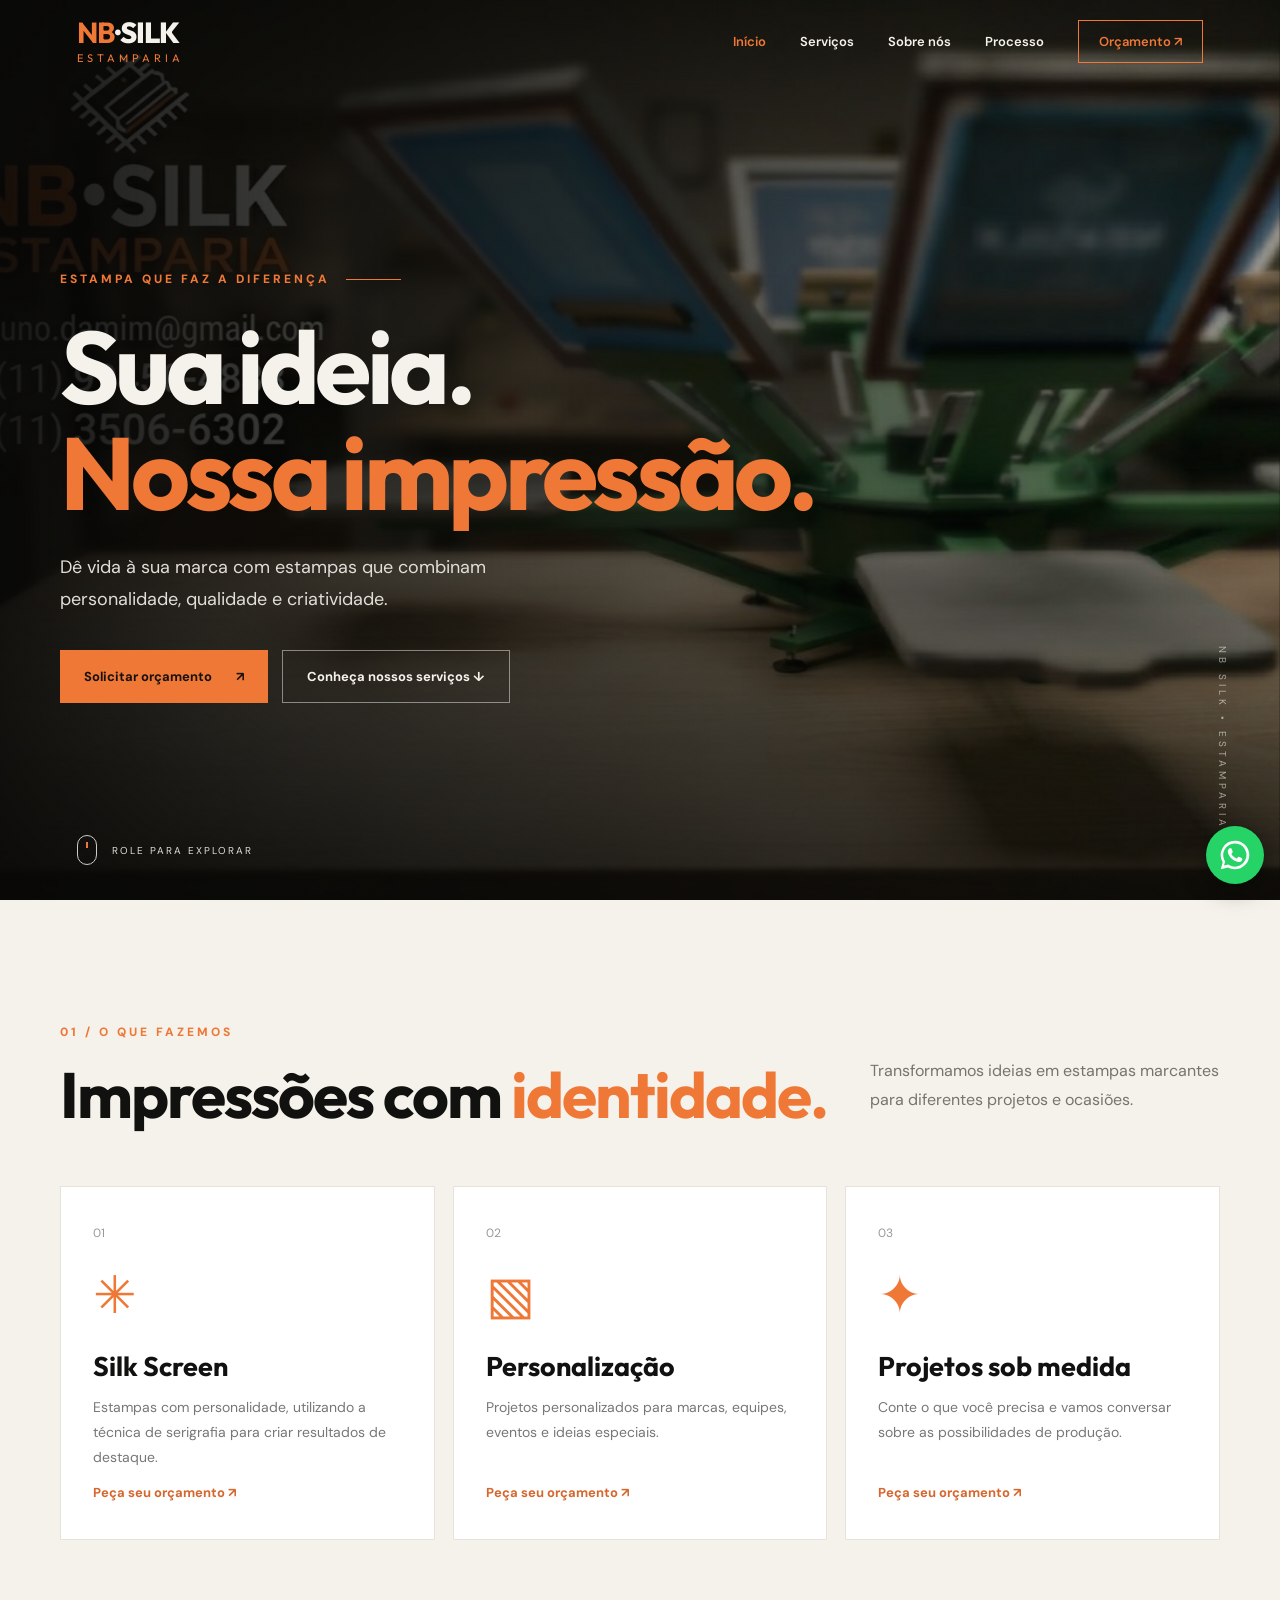
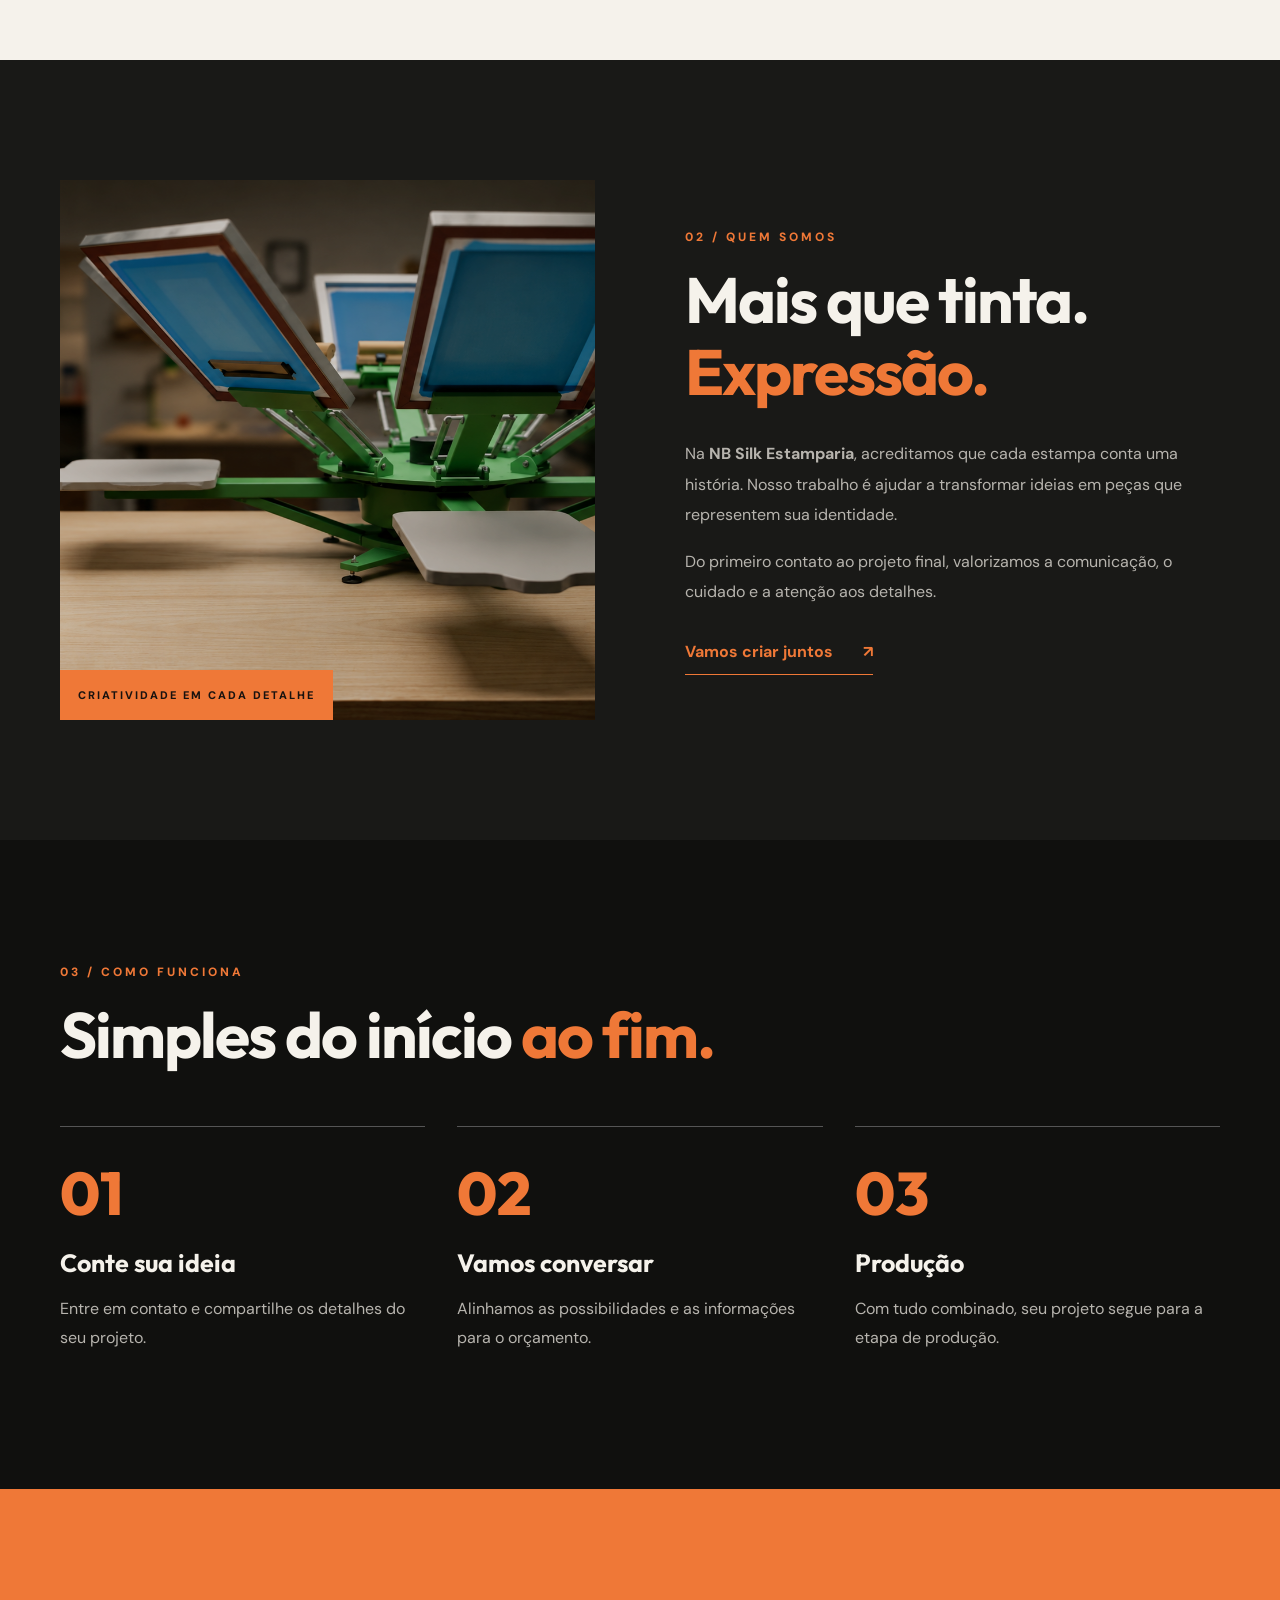
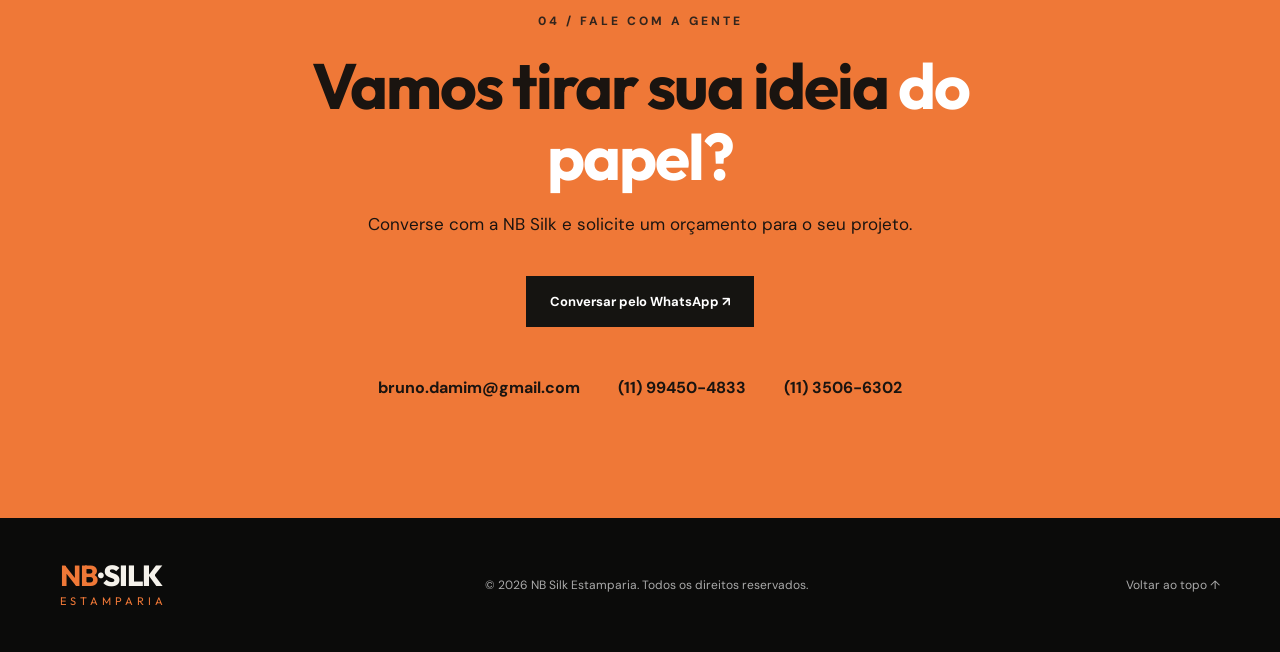
==== commit 06abfec4: "Replace estamparia.jpg with estamparia.png" ====
--- a/index.html
+++ b/index.html
@@ -90,7 +90,7 @@
     </section>
     <section class="about section" id="sobre">
       <div class="container about-grid">
-        <div class="about-visual reveal"><img src="estamparia.jpg" alt="Equipamento de serigrafia da NB Silk Estamparia"
+        <div class="about-visual reveal"><img src="estamparia.png" alt="Equipamento de serigrafia da NB Silk Estamparia"
             loading="lazy"><span class="image-label">CRIATIVIDADE EM CADA DETALHE</span></div>
         <div class="about-copy reveal"><span class="eyebrow">02 / QUEM SOMOS</span>
           <h2>Mais que tinta.<br><em>Expressão.</em></h2>
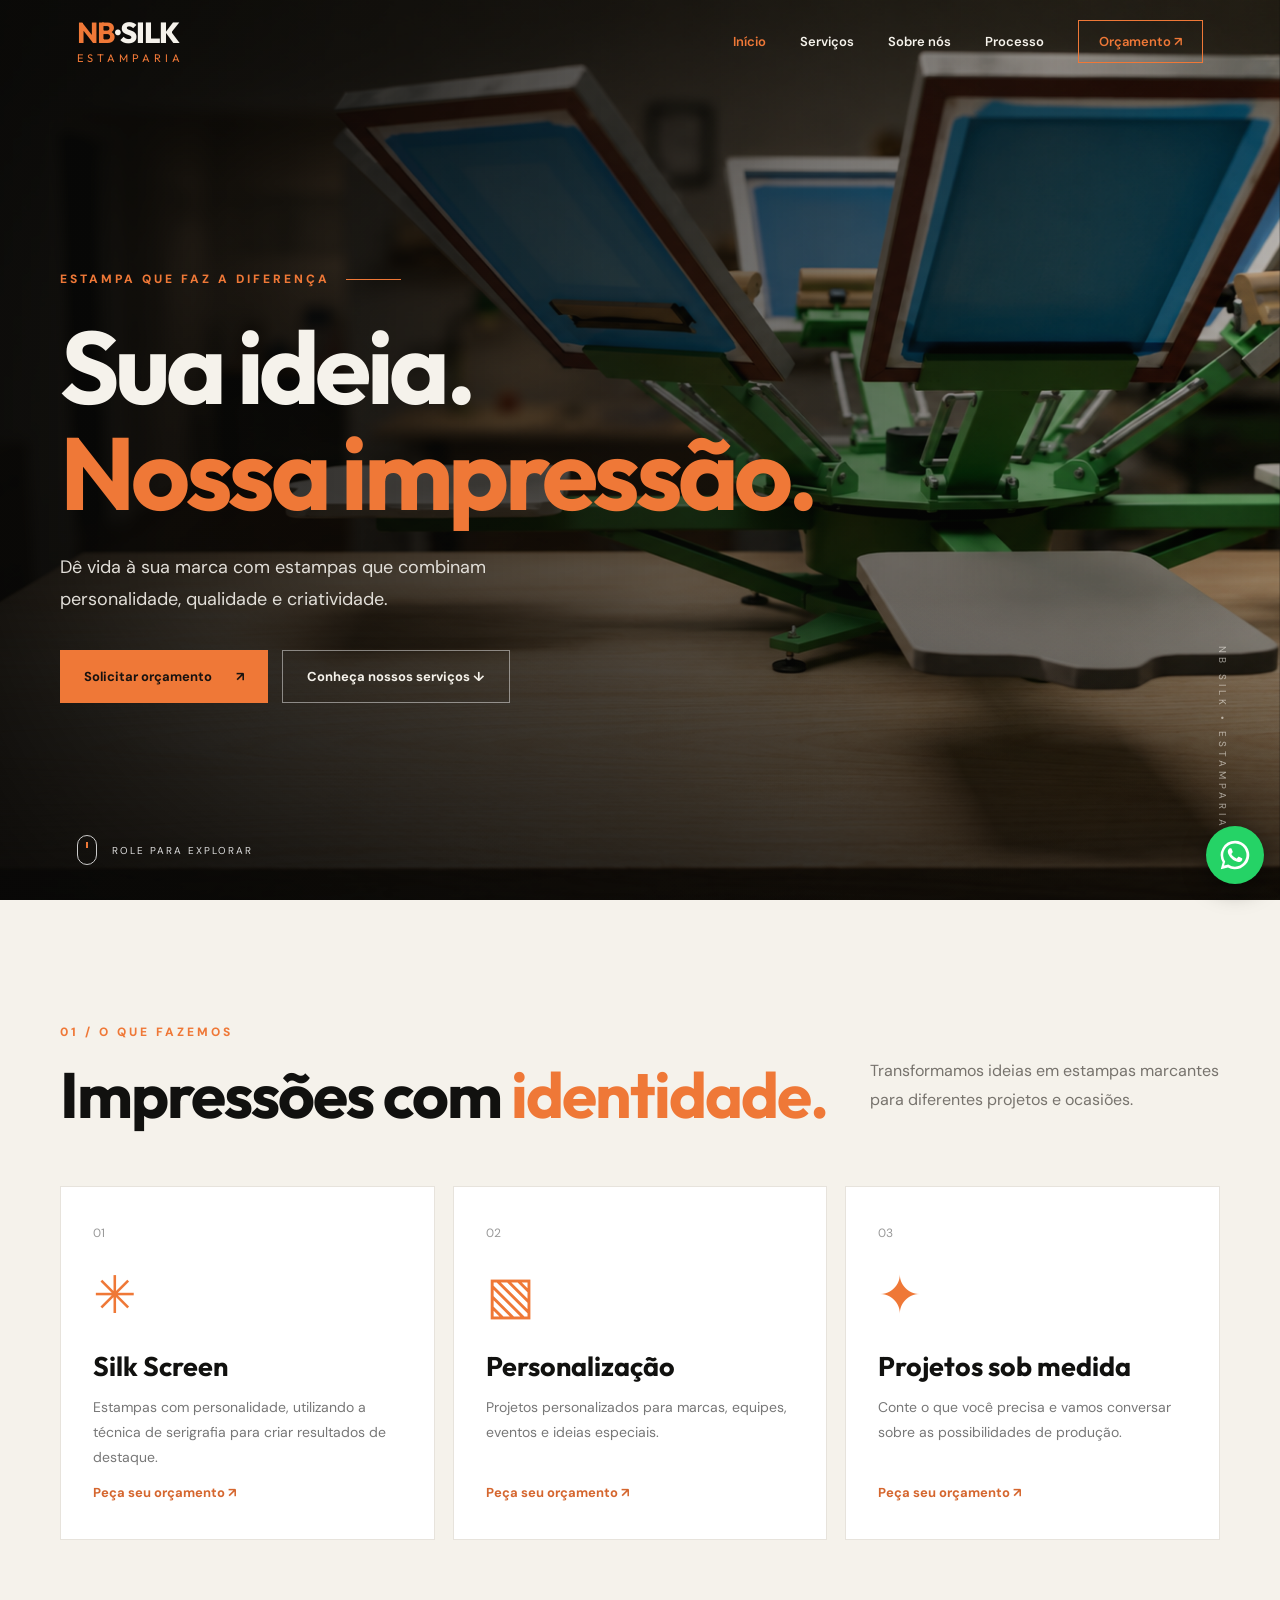
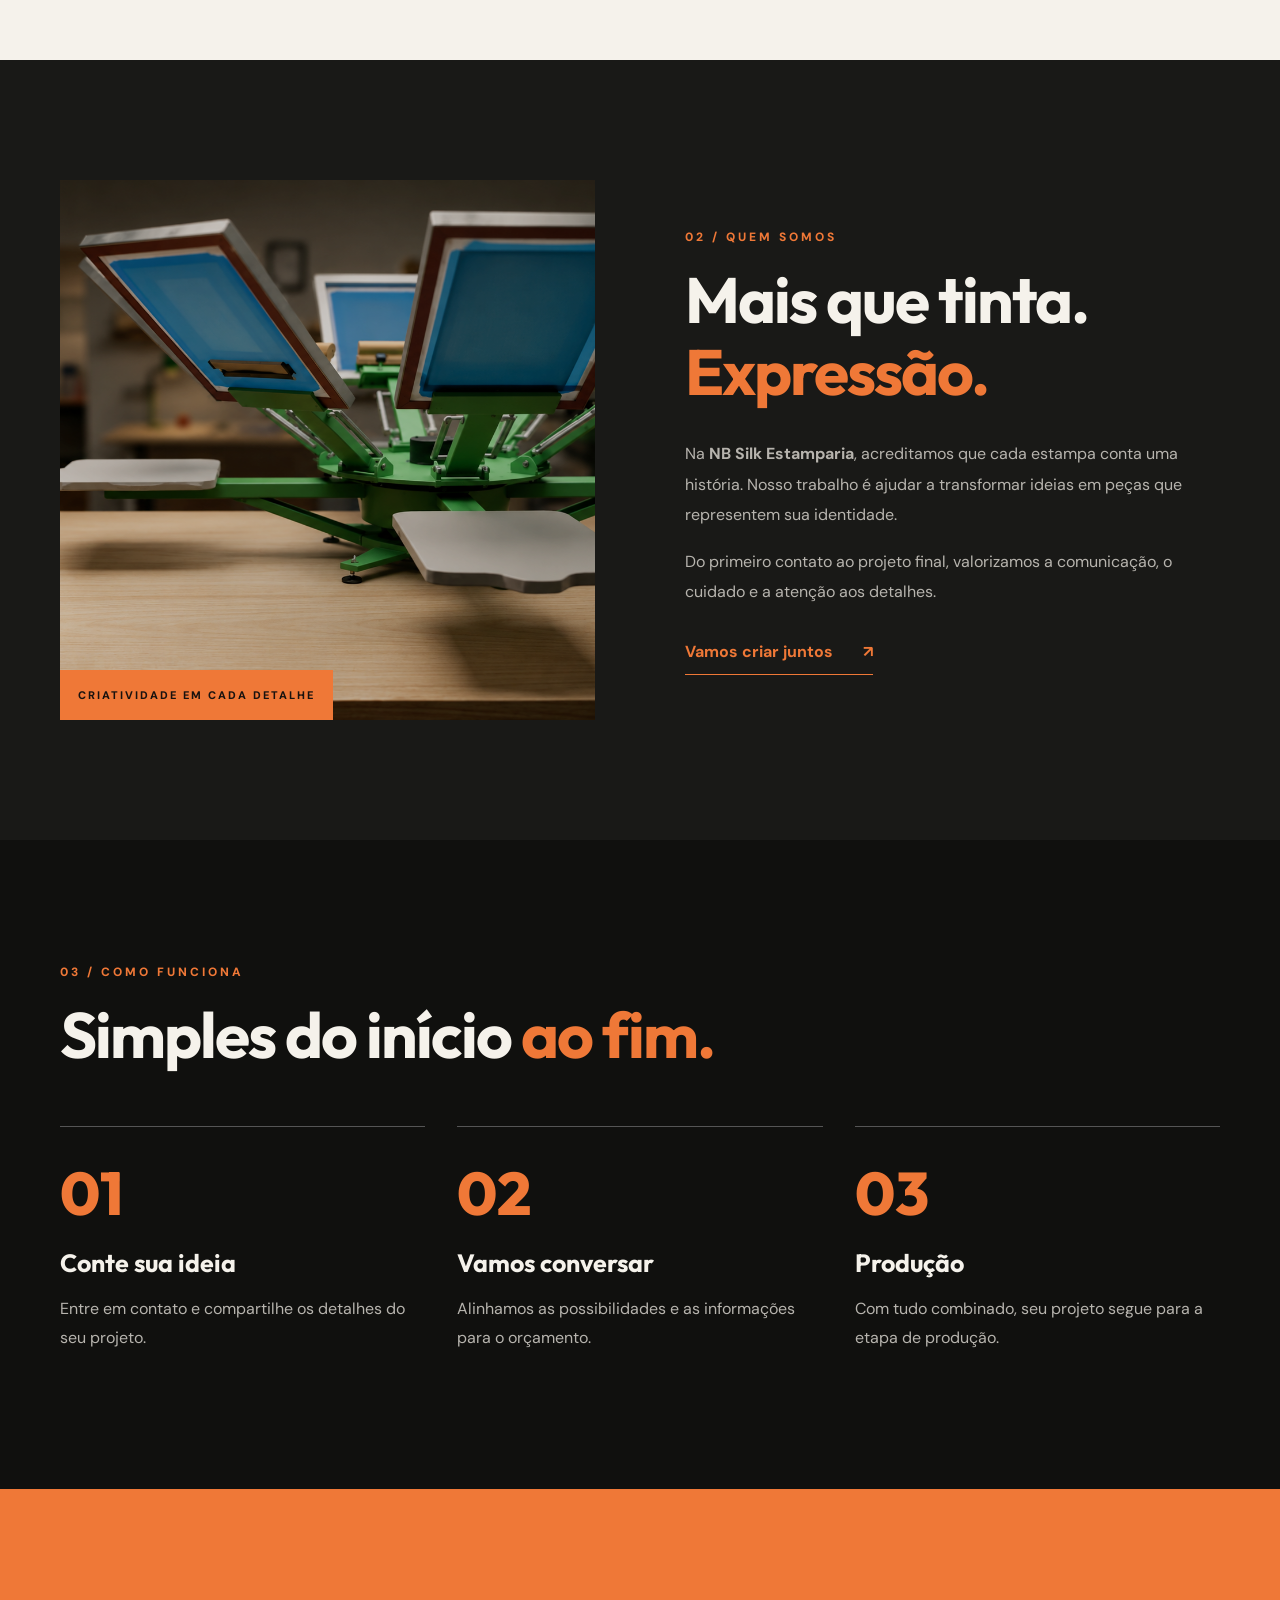
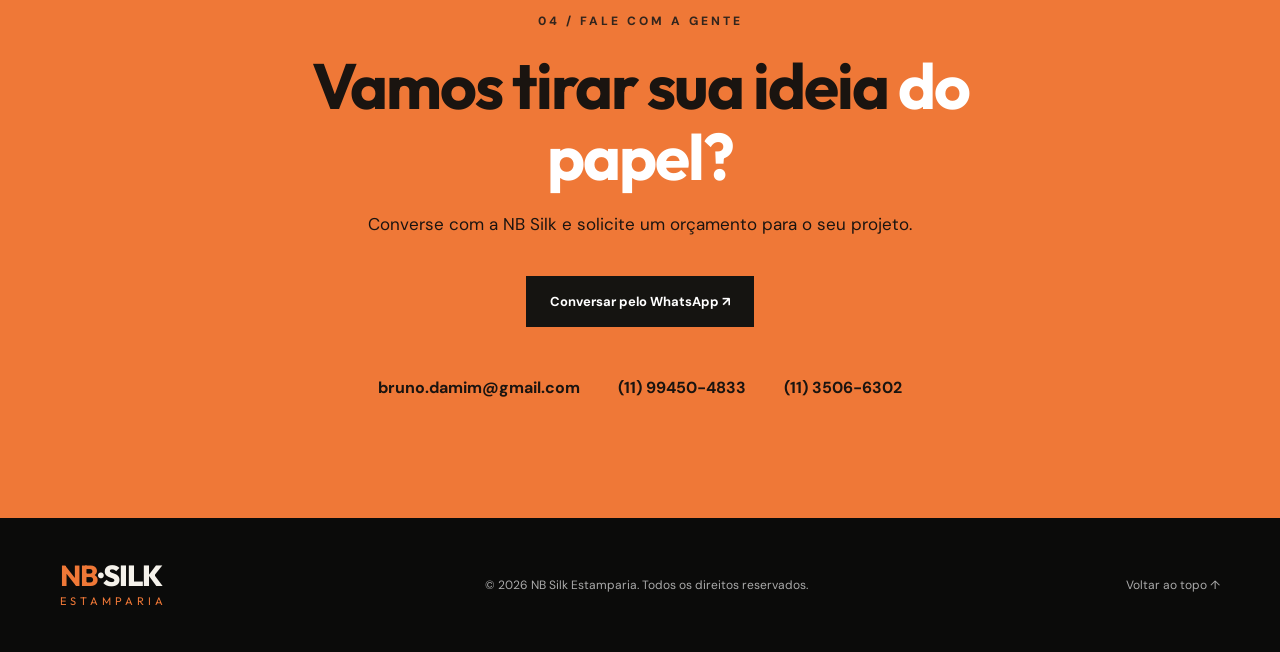
==== commit 164b2b53: "Fix title formatting in index.html" ====
--- a/index.html
+++ b/index.html
@@ -6,7 +6,7 @@
   <meta name="viewport" content="width=device-width, initial-scale=1.0">
   <meta name="theme-color" content="#11110f">
   <meta name="description" content="NB Silk Estamparia: personalização em silk screen. Solicite seu orçamento.">
-  <title>NB Silk | Estamparia Silk Screen</title>
+  <title>NBSilk | Estamparia Silk Screen</title>
   <link rel="icon" href="NBsilk logo.png" type="image/x-icon">
   <link rel="preconnect" href="https://fonts.googleapis.com">
   <link rel="preconnect" href="https://fonts.gstatic.com" crossorigin>
--- a/style.css
+++ b/style.css
@@ -1,110 +1,1117 @@
-:root{--orange:#ef7837;--dark:#11110f;--cream:#f5f2eb;--muted:#b7b4ae}*{box-sizing:border-box}html{scroll-behavior:smooth;scroll-padding-top:80px}body{margin:0;background:var(--dark);color:var(--cream);font-family:'DM Sans','Segoe UI',Roboto,Arial,Helvetica,sans-serif}a{color:inherit;text-decoration:none}button{font:inherit}img{max-width:100%;display:block}.container{width:min(1160px,88%);margin:auto}.progress{height:3px;position:fixed;top:0;left:0;z-index:200;width:0;background:var(--orange)}.header{height:84px;padding:0 6%;display:flex;align-items:center;justify-content:space-between;position:fixed;top:0;left:0;width:100%;z-index:100;transition:background .3s,height .3s,border-color .3s;border-bottom:1px solid transparent}.header.scrolled{height:72px;background:rgba(17,17,15,.94);backdrop-filter:blur(16px);border-color:#ffffff1b}.brand{display:flex;flex-direction:column;line-height:.9;font-family:Outfit,'Trebuchet MS','Segoe UI',Arial,sans-serif;letter-spacing:-1px}.brand-main{font-size:29px;font-weight:800}.brand-main b{color:var(--orange)}.brand small{font-size:11px;letter-spacing:4px;color:var(--orange);margin-top:8px}.menu{display:flex;align-items:center;gap:34px}.menu a{font-size:13px;font-weight:600;transition:color .2s}.menu a:hover,.menu a.active{color:var(--orange)}.menu .nav-cta{border:1px solid var(--orange);padding:12px 20px;color:var(--orange)}.menu-toggle{display:none;background:none;border:0;cursor:pointer;padding:10px}.menu-toggle span{display:block;width:25px;height:2px;background:white;margin:5px 0}.hero{height:100svh;min-height:650px;position:relative;display:flex;align-items:center;overflow:hidden}.hero-bg{position:absolute;inset:0;background:url('estamparia.jpg') center center/cover no-repeat;transform:scale(1.07);animation:zoom 15s ease-out forwards}.hero-shade{position:absolute;inset:0;background:linear-gradient(90deg,rgba(8,8,7,.93),rgba(8,8,7,.66) 48%,rgba(8,8,7,.28)),linear-gradient(0deg,rgba(8,8,7,.65),transparent 35%)}.hero-content{position:relative;z-index:1;padding-top:70px}.eyebrow{color:var(--orange);font-size:12px;letter-spacing:3px;font-weight:800;display:inline-flex;align-items:center;gap:16px}.line{width:55px;height:1px;background:var(--orange)}h1,h2,h3,p{margin-top:0}h1,h2,h3{font-family:Outfit,'Trebuchet MS','Segoe UI',Arial,sans-serif}h1{font-size:clamp(55px,8vw,115px);line-height:1.03;letter-spacing:-5px;margin:26px 0}h1 em,h2 em{font-style:normal;color:var(--orange)}.hero-content p{max-width:520px;color:#e1ded8;font-size:18px;line-height:1.8}.hero-actions{display:flex;flex-wrap:wrap;gap:14px;margin-top:34px}.btn{display:inline-flex;align-items:center;justify-content:center;gap:24px;padding:17px 24px;font-weight:700;font-size:13px;transition:transform .25s,background .25s}.btn:hover{transform:translateY(-4px)}.btn-primary{background:var(--orange);color:#18120f}.btn-primary:hover{background:#ff965b}.btn-outline{border:1px solid #ffffff75}.btn-outline:hover{background:#ffffff20}.scroll-hint{position:absolute;z-index:2;bottom:35px;left:6%;font-size:10px;letter-spacing:2px;display:flex;align-items:center;gap:15px;color:#ddd}.mouse{width:20px;height:30px;border:1px solid #ccc;border-radius:12px;position:relative}.mouse:before{content:'';position:absolute;top:6px;left:8px;width:2px;height:6px;background:var(--orange);animation:wheel 1.5s infinite}.hero-side{position:absolute;right:4%;bottom:70px;writing-mode:vertical-rl;letter-spacing:4px;font-size:10px;opacity:.6}.section{padding:120px 0}.intro{background:var(--cream);color:var(--dark)}.section-heading{display:flex;justify-content:space-between;align-items:end;gap:40px;margin-bottom:55px}.section-heading h2,.about h2,.contact h2{font-size:clamp(40px,5vw,72px);letter-spacing:-2px;line-height:1.12;margin:18px 0 0}.section-heading>p{max-width:350px;color:#77736d;line-height:1.8}.service-grid{display:grid;grid-template-columns:repeat(3,1fr);gap:18px}.service-card{padding:38px 32px;min-height:330px;background:white;border:1px solid #e7e3dc;display:flex;flex-direction:column;transition:transform .3s,box-shadow .3s}.service-card:hover{transform:translateY(-10px);box-shadow:0 18px 40px #00000012}.service-index{font-size:12px;color:#999}.service-icon{font-size:52px;color:var(--orange);margin:20px 0}.service-card h3{font-size:27px;margin-bottom:12px}.service-card p{font-size:14px;color:#777;line-height:1.8}.service-card a{font-size:13px;color:#d5662e;font-weight:700;margin-top:auto}.about{background:#191917}.about-grid{display:grid;grid-template-columns:1fr 1fr;gap:90px;align-items:center}.about-visual{height:540px;position:relative;overflow:hidden}.about-visual img{height:100%;width:100%;object-fit:cover;object-position:65% center;filter:brightness(.8);transition:transform .7s}.about-visual:hover img{transform:scale(1.05)}.image-label{position:absolute;bottom:0;left:0;background:var(--orange);color:#18120f;padding:18px;font-size:11px;letter-spacing:2px;font-weight:800}.about-copy p{color:var(--muted);line-height:1.9;font-size:16px}.about-copy h2{margin-bottom:32px}.text-link{display:inline-flex;gap:30px;color:var(--orange);font-weight:700;border-bottom:1px solid var(--orange);padding-bottom:12px;margin-top:18px}.process{background:#10100e}.steps{display:grid;grid-template-columns:repeat(3,1fr);gap:32px}.step{border-top:1px solid #555;padding-top:28px}.step>span{font-family:Outfit,'Trebuchet MS','Segoe UI',Arial,sans-serif;font-size:60px;color:var(--orange);font-weight:800}.step h3{font-size:25px;margin:16px 0}.step p{color:var(--muted);line-height:1.8}.contact{background:var(--orange);color:#1a1410;text-align:center}.contact .eyebrow{color:#33251d}.contact h2{max-width:850px;margin:20px auto}.contact h2 em{color:white}.contact p{font-size:17px}.btn-dark{background:#151411;color:white;margin:24px auto 50px}.btn-dark:hover{background:#34302b}.contact-details{display:flex;flex-wrap:wrap;justify-content:center;gap:18px 38px;font-weight:700}.contact-details a:hover{text-decoration:underline}.footer{padding:45px 0;background:#0b0b0a}.footer-inner{display:flex;justify-content:space-between;align-items:center;gap:30px}.footer-inner>span,.footer-inner>a:last-child{font-size:12px;color:#aaa}.floating-whatsapp{position:fixed;right:25px;bottom:25px;width:58px;height:58px;border-radius:50%;display:grid;place-items:center;background:#25d366;color:white;z-index:90;box-shadow:0 6px 25px #0006;transition:transform .2s}.floating-whatsapp:hover{transform:scale(1.1)}.floating-whatsapp svg{width:30px;height:30px}.js .reveal{opacity:0;transform:translateY(36px);transition:opacity .8s ease,transform .8s ease}.js .reveal.visible{opacity:1;transform:translateY(0)}@keyframes zoom{to{transform:scale(1)}}@keyframes wheel{to{transform:translateY(9px);opacity:0}}@media(max-width:800px){.header{height:72px}.menu-toggle{display:block;z-index:2}.menu{position:absolute;top:72px;left:0;right:0;background:#151513;display:none;flex-direction:column;align-items:stretch;padding:22px 6%;gap:0;border-bottom:1px solid #444}.menu.open{display:flex}.menu a{padding:15px 0}.menu .nav-cta{text-align:center;margin-top:10px}.hero{min-height:620px}.hero-bg{background-position:58% center}h1{letter-spacing:-2px}.section{padding:85px 0}.section-heading{display:block}.section-heading>p{margin-top:22px}.service-grid,.steps{grid-template-columns:1fr}.service-card{min-height:280px}.about-grid{grid-template-columns:1fr;gap:40px}.about-visual{height:350px}.footer-inner{flex-direction:column;text-align:center}.hero-side{display:none}}@media(max-width:480px){.hero-content p{font-size:15px}.hero-actions{align-items:stretch;flex-direction:column;max-width:300px}.hero-actions .btn{justify-content:space-between}.scroll-hint{bottom:22px}.contact-details{flex-direction:column}.brand-main{font-size:25px}}@media(prefers-reduced-motion:reduce){html{scroll-behavior:auto}*,*:before,*:after{animation-duration:.01ms!important;transition-duration:.01ms!important}.js .reveal{opacity:1;transform:none}}
+:root {
+  --orange: #ef7837;
+  --dark: #11110f;
+  --cream: #f5f2eb;
+  --muted: #b7b4ae
+}
+
+* {
+  box-sizing: border-box
+}
+
+html {
+  scroll-behavior: smooth;
+  scroll-padding-top: 80px
+}
+
+body {
+  margin: 0;
+  background: var(--dark);
+  color: var(--cream);
+  font-family: 'DM Sans', 'Segoe UI', Roboto, Arial, Helvetica, sans-serif
+}
+
+a {
+  color: inherit;
+  text-decoration: none
+}
+
+button {
+  font: inherit
+}
+
+img {
+  max-width: 100%;
+  display: block
+}
+
+.container {
+  width: min(1160px, 88%);
+  margin: auto
+}
+
+.progress {
+  height: 3px;
+  position: fixed;
+  top: 0;
+  left: 0;
+  z-index: 200;
+  width: 0;
+  background: var(--orange)
+}
+
+.header {
+  height: 84px;
+  padding: 0 6%;
+  display: flex;
+  align-items: center;
+  justify-content: space-between;
+  position: fixed;
+  top: 0;
+  left: 0;
+  width: 100%;
+  z-index: 100;
+  transition: background .3s, height .3s, border-color .3s;
+  border-bottom: 1px solid transparent
+}
+
+.header.scrolled {
+  height: 72px;
+  background: rgba(17, 17, 15, .94);
+  backdrop-filter: blur(16px);
+  border-color: #ffffff1b
+}
+
+.brand {
+  display: flex;
+  flex-direction: column;
+  line-height: .9;
+  font-family: Outfit, 'Trebuchet MS', 'Segoe UI', Arial, sans-serif;
+  letter-spacing: -1px
+}
+
+.brand-main {
+  font-size: 29px;
+  font-weight: 800
+}
+
+.brand-main b {
+  color: var(--orange)
+}
+
+.brand small {
+  font-size: 11px;
+  letter-spacing: 4px;
+  color: var(--orange);
+  margin-top: 8px
+}
+
+.menu {
+  display: flex;
+  align-items: center;
+  gap: 34px
+}
+
+.menu a {
+  font-size: 13px;
+  font-weight: 600;
+  transition: color .2s
+}
+
+.menu a:hover,
+.menu a.active {
+  color: var(--orange)
+}
+
+.menu .nav-cta {
+  border: 1px solid var(--orange);
+  padding: 12px 20px;
+  color: var(--orange)
+}
+
+.menu-toggle {
+  display: none;
+  background: none;
+  border: 0;
+  cursor: pointer;
+  padding: 10px
+}
+
+.menu-toggle span {
+  display: block;
+  width: 25px;
+  height: 2px;
+  background: white;
+  margin: 5px 0
+}
+
+.hero {
+  height: 100svh;
+  min-height: 650px;
+  position: relative;
+  display: flex;
+  align-items: center;
+  overflow: hidden
+}
+
+.hero-bg {
+  position: absolute;
+  inset: 0;
+  background: url('estamparia.png') center center/cover no-repeat;
+  transform: scale(1.07);
+  animation: zoom 15s ease-out forwards
+}
+
+.hero-shade {
+  position: absolute;
+  inset: 0;
+  background: linear-gradient(90deg, rgba(8, 8, 7, .93), rgba(8, 8, 7, .66) 48%, rgba(8, 8, 7, .28)), linear-gradient(0deg, rgba(8, 8, 7, .65), transparent 35%)
+}
+
+.hero-content {
+  position: relative;
+  z-index: 1;
+  padding-top: 70px
+}
+
+.eyebrow {
+  color: var(--orange);
+  font-size: 12px;
+  letter-spacing: 3px;
+  font-weight: 800;
+  display: inline-flex;
+  align-items: center;
+  gap: 16px
+}
+
+.line {
+  width: 55px;
+  height: 1px;
+  background: var(--orange)
+}
+
+h1,
+h2,
+h3,
+p {
+  margin-top: 0
+}
+
+h1,
+h2,
+h3 {
+  font-family: Outfit, 'Trebuchet MS', 'Segoe UI', Arial, sans-serif
+}
+
+h1 {
+  font-size: clamp(55px, 8vw, 115px);
+  line-height: 1.03;
+  letter-spacing: -5px;
+  margin: 26px 0
+}
+
+h1 em,
+h2 em {
+  font-style: normal;
+  color: var(--orange)
+}
+
+.hero-content p {
+  max-width: 520px;
+  color: #e1ded8;
+  font-size: 18px;
+  line-height: 1.8
+}
+
+.hero-actions {
+  display: flex;
+  flex-wrap: wrap;
+  gap: 14px;
+  margin-top: 34px
+}
+
+.btn {
+  display: inline-flex;
+  align-items: center;
+  justify-content: center;
+  gap: 24px;
+  padding: 17px 24px;
+  font-weight: 700;
+  font-size: 13px;
+  transition: transform .25s, background .25s
+}
+
+.btn:hover {
+  transform: translateY(-4px)
+}
+
+.btn-primary {
+  background: var(--orange);
+  color: #18120f
+}
+
+.btn-primary:hover {
+  background: #ff965b
+}
+
+.btn-outline {
+  border: 1px solid #ffffff75
+}
+
+.btn-outline:hover {
+  background: #ffffff20
+}
+
+.scroll-hint {
+  position: absolute;
+  z-index: 2;
+  bottom: 35px;
+  left: 6%;
+  font-size: 10px;
+  letter-spacing: 2px;
+  display: flex;
+  align-items: center;
+  gap: 15px;
+  color: #ddd
+}
+
+.mouse {
+  width: 20px;
+  height: 30px;
+  border: 1px solid #ccc;
+  border-radius: 12px;
+  position: relative
+}
+
+.mouse:before {
+  content: '';
+  position: absolute;
+  top: 6px;
+  left: 8px;
+  width: 2px;
+  height: 6px;
+  background: var(--orange);
+  animation: wheel 1.5s infinite
+}
+
+.hero-side {
+  position: absolute;
+  right: 4%;
+  bottom: 70px;
+  writing-mode: vertical-rl;
+  letter-spacing: 4px;
+  font-size: 10px;
+  opacity: .6
+}
+
+.section {
+  padding: 120px 0
+}
+
+.intro {
+  background: var(--cream);
+  color: var(--dark)
+}
+
+.section-heading {
+  display: flex;
+  justify-content: space-between;
+  align-items: end;
+  gap: 40px;
+  margin-bottom: 55px
+}
+
+.section-heading h2,
+.about h2,
+.contact h2 {
+  font-size: clamp(40px, 5vw, 72px);
+  letter-spacing: -2px;
+  line-height: 1.12;
+  margin: 18px 0 0
+}
+
+.section-heading>p {
+  max-width: 350px;
+  color: #77736d;
+  line-height: 1.8
+}
+
+.service-grid {
+  display: grid;
+  grid-template-columns: repeat(3, 1fr);
+  gap: 18px
+}
+
+.service-card {
+  padding: 38px 32px;
+  min-height: 330px;
+  background: white;
+  border: 1px solid #e7e3dc;
+  display: flex;
+  flex-direction: column;
+  transition: transform .3s, box-shadow .3s
+}
+
+.service-card:hover {
+  transform: translateY(-10px);
+  box-shadow: 0 18px 40px #00000012
+}
+
+.service-index {
+  font-size: 12px;
+  color: #999
+}
+
+.service-icon {
+  font-size: 52px;
+  color: var(--orange);
+  margin: 20px 0
+}
+
+.service-card h3 {
+  font-size: 27px;
+  margin-bottom: 12px
+}
+
+.service-card p {
+  font-size: 14px;
+  color: #777;
+  line-height: 1.8
+}
+
+.service-card a {
+  font-size: 13px;
+  color: #d5662e;
+  font-weight: 700;
+  margin-top: auto
+}
+
+.about {
+  background: #191917
+}
+
+.about-grid {
+  display: grid;
+  grid-template-columns: 1fr 1fr;
+  gap: 90px;
+  align-items: center
+}
+
+.about-visual {
+  height: 540px;
+  position: relative;
+  overflow: hidden
+}
+
+.about-visual img {
+  height: 100%;
+  width: 100%;
+  object-fit: cover;
+  object-position: 65% center;
+  filter: brightness(.8);
+  transition: transform .7s
+}
+
+.about-visual:hover img {
+  transform: scale(1.05)
+}
+
+.image-label {
+  position: absolute;
+  bottom: 0;
+  left: 0;
+  background: var(--orange);
+  color: #18120f;
+  padding: 18px;
+  font-size: 11px;
+  letter-spacing: 2px;
+  font-weight: 800
+}
+
+.about-copy p {
+  color: var(--muted);
+  line-height: 1.9;
+  font-size: 16px
+}
+
+.about-copy h2 {
+  margin-bottom: 32px
+}
+
+.text-link {
+  display: inline-flex;
+  gap: 30px;
+  color: var(--orange);
+  font-weight: 700;
+  border-bottom: 1px solid var(--orange);
+  padding-bottom: 12px;
+  margin-top: 18px
+}
+
+.process {
+  background: #10100e
+}
+
+.steps {
+  display: grid;
+  grid-template-columns: repeat(3, 1fr);
+  gap: 32px
+}
+
+.step {
+  border-top: 1px solid #555;
+  padding-top: 28px
+}
+
+.step>span {
+  font-family: Outfit, 'Trebuchet MS', 'Segoe UI', Arial, sans-serif;
+  font-size: 60px;
+  color: var(--orange);
+  font-weight: 800
+}
+
+.step h3 {
+  font-size: 25px;
+  margin: 16px 0
+}
+
+.step p {
+  color: var(--muted);
+  line-height: 1.8
+}
+
+.contact {
+  background: var(--orange);
+  color: #1a1410;
+  text-align: center
+}
+
+.contact .eyebrow {
+  color: #33251d
+}
+
+.contact h2 {
+  max-width: 850px;
+  margin: 20px auto
+}
+
+.contact h2 em {
+  color: white
+}
+
+.contact p {
+  font-size: 17px
+}
+
+.btn-dark {
+  background: #151411;
+  color: white;
+  margin: 24px auto 50px
+}
+
+.btn-dark:hover {
+  background: #34302b
+}
+
+.contact-details {
+  display: flex;
+  flex-wrap: wrap;
+  justify-content: center;
+  gap: 18px 38px;
+  font-weight: 700
+}
+
+.contact-details a:hover {
+  text-decoration: underline
+}
+
+.footer {
+  padding: 45px 0;
+  background: #0b0b0a
+}
+
+.footer-inner {
+  display: flex;
+  justify-content: space-between;
+  align-items: center;
+  gap: 30px
+}
+
+.footer-inner>span,
+.footer-inner>a:last-child {
+  font-size: 12px;
+  color: #aaa
+}
+
+.floating-whatsapp {
+  position: fixed;
+  right: 25px;
+  bottom: 25px;
+  width: 58px;
+  height: 58px;
+  border-radius: 50%;
+  display: grid;
+  place-items: center;
+  background: #25d366;
+  color: white;
+  z-index: 90;
+  box-shadow: 0 6px 25px #0006;
+  transition: transform .2s
+}
+
+.floating-whatsapp:hover {
+  transform: scale(1.1)
+}
+
+.floating-whatsapp svg {
+  width: 30px;
+  height: 30px
+}
+
+.js .reveal {
+  opacity: 0;
+  transform: translateY(36px);
+  transition: opacity .8s ease, transform .8s ease
+}
+
+.js .reveal.visible {
+  opacity: 1;
+  transform: translateY(0)
+}
+
+@keyframes zoom {
+  to {
+    transform: scale(1)
+  }
+}
+
+@keyframes wheel {
+  to {
+    transform: translateY(9px);
+    opacity: 0
+  }
+}
+
+@media(max-width:800px) {
+  .header {
+    height: 72px
+  }
+
+  .menu-toggle {
+    display: block;
+    z-index: 2
+  }
+
+  .menu {
+    position: absolute;
+    top: 72px;
+    left: 0;
+    right: 0;
+    background: #151513;
+    display: none;
+    flex-direction: column;
+    align-items: stretch;
+    padding: 22px 6%;
+    gap: 0;
+    border-bottom: 1px solid #444
+  }
+
+  .menu.open {
+    display: flex
+  }
+
+  .menu a {
+    padding: 15px 0
+  }
+
+  .menu .nav-cta {
+    text-align: center;
+    margin-top: 10px
+  }
+
+  .hero {
+    min-height: 620px
+  }
+
+  .hero-bg {
+    background-position: 58% center
+  }
+
+  h1 {
+    letter-spacing: -2px
+  }
+
+  .section {
+    padding: 85px 0
+  }
+
+  .section-heading {
+    display: block
+  }
+
+  .section-heading>p {
+    margin-top: 22px
+  }
+
+  .service-grid,
+  .steps {
+    grid-template-columns: 1fr
+  }
+
+  .service-card {
+    min-height: 280px
+  }
+
+  .about-grid {
+    grid-template-columns: 1fr;
+    gap: 40px
+  }
+
+  .about-visual {
+    height: 350px
+  }
+
+  .footer-inner {
+    flex-direction: column;
+    text-align: center
+  }
+
+  .hero-side {
+    display: none
+  }
+}
+
+@media(max-width:480px) {
+  .hero-content p {
+    font-size: 15px
+  }
+
+  .hero-actions {
+    align-items: stretch;
+    flex-direction: column;
+    max-width: 300px
+  }
+
+  .hero-actions .btn {
+    justify-content: space-between
+  }
+
+  .scroll-hint {
+    bottom: 22px
+  }
+
+  .contact-details {
+    flex-direction: column
+  }
+
+  .brand-main {
+    font-size: 25px
+  }
+}
+
+@media(prefers-reduced-motion:reduce) {
+  html {
+    scroll-behavior: auto
+  }
+
+  *,
+  *:before,
+  *:after {
+    animation-duration: .01ms !important;
+    transition-duration: .01ms !important
+  }
+
+  .js .reveal {
+    opacity: 1;
+    transform: none
+  }
+}
 
 /* Responsividade aprimorada para celulares, tablets e navegadores variados */
-html { -webkit-text-size-adjust:100%; text-size-adjust:100%; }
-body { min-width: 280px; overflow-x: hidden; }
-button, a { -webkit-tap-highlight-color: transparent; }
-button:focus-visible, a:focus-visible { outline: 3px solid var(--orange); outline-offset: 4px; }
-.header.scrolled { backdrop-filter:blur(16px); -webkit-backdrop-filter:blur(16px); }
-.container { width:min(1160px, calc(100% - 40px)); }
-.hero { min-height: min(650px, 100svh); min-height: min(650px, 100vh); min-height: min(650px, 100svh); }
-.hero-content { min-width:0; }
-h1 { overflow-wrap:break-word; font-size:clamp(2.7rem, 8vw, 7.2rem); letter-spacing:-.045em; }
-.section-heading h2,.about h2,.contact h2 { overflow-wrap:break-word; }
-.contact-details a { overflow-wrap:anywhere; }
+html {
+  -webkit-text-size-adjust: 100%;
+  text-size-adjust: 100%;
+}
+
+body {
+  min-width: 280px;
+  overflow-x: hidden;
+}
+
+button,
+a {
+  -webkit-tap-highlight-color: transparent;
+}
+
+button:focus-visible,
+a:focus-visible {
+  outline: 3px solid var(--orange);
+  outline-offset: 4px;
+}
+
+.header.scrolled {
+  backdrop-filter: blur(16px);
+  -webkit-backdrop-filter: blur(16px);
+}
+
+.container {
+  width: min(1160px, calc(100% - 40px));
+}
+
+.hero {
+  min-height: min(650px, 100svh);
+  min-height: min(650px, 100vh);
+  min-height: min(650px, 100svh);
+}
+
+.hero-content {
+  min-width: 0;
+}
+
+h1 {
+  overflow-wrap: break-word;
+  font-size: clamp(2.7rem, 8vw, 7.2rem);
+  letter-spacing: -.045em;
+}
+
+.section-heading h2,
+.about h2,
+.contact h2 {
+  overflow-wrap: break-word;
+}
+
+.contact-details a {
+  overflow-wrap: anywhere;
+}
+
 @media (max-width:1024px) {
-  .menu { gap:18px; }
-  .about-grid { gap:42px; }
-  .service-card { padding:28px 24px; }
-}
+  .menu {
+    gap: 18px;
+  }
+
+  .about-grid {
+    gap: 42px;
+  }
+
+  .service-card {
+    padding: 28px 24px;
+  }
+}
+
 @media (max-width:800px) {
-  .header,.header.scrolled { height:72px; }
-  .menu { top:72px; max-height:calc(100dvh - 72px); overflow-y:auto; }
-  .hero { height:auto; min-height:100vh; min-height:100svh; padding:110px 0 100px; }
-  .hero-content { padding-top:0; }
-  .hero-shade { background:linear-gradient(90deg,rgba(8,8,7,.92),rgba(8,8,7,.55)),linear-gradient(0deg,rgba(8,8,7,.5),transparent); }
-  .section-heading h2,.about h2,.contact h2 { font-size:clamp(2.2rem,7vw,4.5rem); }
-}
+
+  .header,
+  .header.scrolled {
+    height: 72px;
+  }
+
+  .menu {
+    top: 72px;
+    max-height: calc(100dvh - 72px);
+    overflow-y: auto;
+  }
+
+  .hero {
+    height: auto;
+    min-height: 100vh;
+    min-height: 100svh;
+    padding: 110px 0 100px;
+  }
+
+  .hero-content {
+    padding-top: 0;
+  }
+
+  .hero-shade {
+    background: linear-gradient(90deg, rgba(8, 8, 7, .92), rgba(8, 8, 7, .55)), linear-gradient(0deg, rgba(8, 8, 7, .5), transparent);
+  }
+
+  .section-heading h2,
+  .about h2,
+  .contact h2 {
+    font-size: clamp(2.2rem, 7vw, 4.5rem);
+  }
+}
+
 @media (max-width:480px) {
-  .container { width:calc(100% - 32px); }
-  .header { padding-inline:16px; }
-  .hero { padding-top:105px; padding-bottom:85px; }
-  h1 { font-size:clamp(2.6rem, 12vw, 4.2rem); }
-  .hero-content p { line-height:1.6; }
-  .eyebrow { letter-spacing:1.5px; font-size:10px; }
-  .line { width:28px; }
-  .section { padding:68px 0; }
-  .service-card { min-height:0; padding:26px 22px; }
-  .about-visual { height:280px; }
-  .contact-details { gap:16px; }
-  .floating-whatsapp { right:16px; bottom:16px; width:52px; height:52px; }
-  .scroll-hint { left:16px; }
-}
+  .container {
+    width: calc(100% - 32px);
+  }
+
+  .header {
+    padding-inline: 16px;
+  }
+
+  .hero {
+    padding-top: 105px;
+    padding-bottom: 85px;
+  }
+
+  h1 {
+    font-size: clamp(2.6rem, 12vw, 4.2rem);
+  }
+
+  .hero-content p {
+    line-height: 1.6;
+  }
+
+  .eyebrow {
+    letter-spacing: 1.5px;
+    font-size: 10px;
+  }
+
+  .line {
+    width: 28px;
+  }
+
+  .section {
+    padding: 68px 0;
+  }
+
+  .service-card {
+    min-height: 0;
+    padding: 26px 22px;
+  }
+
+  .about-visual {
+    height: 280px;
+  }
+
+  .contact-details {
+    gap: 16px;
+  }
+
+  .floating-whatsapp {
+    right: 16px;
+    bottom: 16px;
+    width: 52px;
+    height: 52px;
+  }
+
+  .scroll-hint {
+    left: 16px;
+  }
+}
+
 @media (max-width:350px) {
-  .brand-main { font-size:21px; }
-  .brand small { font-size:9px; letter-spacing:3px; }
-  .btn { padding:14px 16px; gap:12px; }
-  .hero-actions { max-width:100%; }
-}
-@media (hover:none) { .service-card:hover,.btn:hover,.floating-whatsapp:hover { transform:none; } }
-@media (prefers-reduced-motion:reduce) { .hero-bg { animation:none; transform:none; } }
+  .brand-main {
+    font-size: 21px;
+  }
+
+  .brand small {
+    font-size: 9px;
+    letter-spacing: 3px;
+  }
+
+  .btn {
+    padding: 14px 16px;
+    gap: 12px;
+  }
+
+  .hero-actions {
+    max-width: 100%;
+  }
+}
+
+@media (hover:none) {
+
+  .service-card:hover,
+  .btn:hover,
+  .floating-whatsapp:hover {
+    transform: none;
+  }
+}
+
+@media (prefers-reduced-motion:reduce) {
+  .hero-bg {
+    animation: none;
+    transform: none;
+  }
+}
 
 
 /* ===== Compatibilidade: navegadores e aparelhos antigos ===== */
 /* largura do container sem min()/calc() */
-.container { width:90%; max-width:1160px; }
-@supports (width:min(1px,2px)) { .container { width:min(1160px, calc(100% - 40px)); } }
-@media (max-width:480px) { .container { width:calc(100% - 32px); max-width:none; } }
+.container {
+  width: 90%;
+  max-width: 1160px;
+}
+
+@supports (width:min(1px, 2px)) {
+  .container {
+    width: min(1160px, calc(100% - 40px));
+  }
+}
+
+@media (max-width:480px) {
+  .container {
+    width: calc(100% - 32px);
+    max-width: none;
+  }
+}
 
 /* inset:0 não existe no Safari < 14.1 / Android antigo */
-.hero-bg,.hero-shade { top:0; right:0; bottom:0; left:0; }
+.hero-bg,
+.hero-shade {
+  top: 0;
+  right: 0;
+  bottom: 0;
+  left: 0;
+}
 
 /* altura do hero: 100vh como base, 100svh/dvh só onde há suporte */
-.hero { height:100vh; }
-@supports (height:100svh) { .hero { height:100svh; } }
+.hero {
+  height: 100vh;
+}
+
+@supports (height:100svh) {
+  .hero {
+    height: 100svh;
+  }
+}
+
 @media (max-width:800px) {
-  .hero { height:auto; min-height:100vh; }
-  @supports (height:100svh) { .hero { min-height:100svh; } }
-  .menu { max-height:80vh; }
-  @supports (height:100dvh) { .menu { max-height:calc(100dvh - 72px); } }
+  .hero {
+    height: auto;
+    min-height: 100vh;
+  }
+
+  @supports (height:100svh) {
+    .hero {
+      min-height: 100svh;
+    }
+  }
+
+  .menu {
+    max-height: 80vh;
+  }
+
+  @supports (height:100dvh) {
+    .menu {
+      max-height: calc(100dvh - 72px);
+    }
+  }
 }
 
 /* títulos: fonte base sem clamp() */
-h1 { font-size:48px; }
-@supports (font-size:clamp(1px,2vw,3px)) { h1 { font-size:clamp(2.7rem, 8vw, 7.2rem); } }
+h1 {
+  font-size: 48px;
+}
+
+@supports (font-size:clamp(1px, 2vw, 3px)) {
+  h1 {
+    font-size: clamp(2.7rem, 8vw, 7.2rem);
+  }
+}
+
 @media (max-width:480px) {
-  h1 { font-size:42px; }
-  @supports (font-size:clamp(1px,2vw,3px)) { h1 { font-size:clamp(2.6rem, 12vw, 4.2rem); } }
-}
-.section-heading h2,.about h2,.contact h2 { font-size:40px; }
-@supports (font-size:clamp(1px,2vw,3px)) { .section-heading h2,.about h2,.contact h2 { font-size:clamp(2.2rem, 5vw, 4.5rem); } }
+  h1 {
+    font-size: 42px;
+  }
+
+  @supports (font-size:clamp(1px, 2vw, 3px)) {
+    h1 {
+      font-size: clamp(2.6rem, 12vw, 4.2rem);
+    }
+  }
+}
+
+.section-heading h2,
+.about h2,
+.contact h2 {
+  font-size: 40px;
+}
+
+@supports (font-size:clamp(1px, 2vw, 3px)) {
+
+  .section-heading h2,
+  .about h2,
+  .contact h2 {
+    font-size: clamp(2.2rem, 5vw, 4.5rem);
+  }
+}
 
 /* grid: fallback em flex para navegadores muito antigos */
 @supports not (display:grid) {
-  .service-grid,.steps { display:flex; flex-wrap:wrap; }
-  .service-card,.step { flex:1 1 280px; margin:9px; }
-  .about-grid { display:flex; flex-wrap:wrap; }
-  .about-grid > * { flex:1 1 320px; }
-}
-.floating-whatsapp { display:flex; align-items:center; justify-content:center; }
-@supports (display:grid) { .floating-whatsapp { display:grid; } }
+
+  .service-grid,
+  .steps {
+    display: flex;
+    flex-wrap: wrap;
+  }
+
+  .service-card,
+  .step {
+    flex: 1 1 280px;
+    margin: 9px;
+  }
+
+  .about-grid {
+    display: flex;
+    flex-wrap: wrap;
+  }
+
+  .about-grid>* {
+    flex: 1 1 320px;
+  }
+}
+
+.floating-whatsapp {
+  display: flex;
+  align-items: center;
+  justify-content: center;
+}
+
+@supports (display:grid) {
+  .floating-whatsapp {
+    display: grid;
+  }
+}
 
 /* fundo do header mesmo sem backdrop-filter */
-.header.scrolled { background:rgba(17,17,15,.96); }
+.header.scrolled {
+  background: rgba(17, 17, 15, .96);
+}
 
 /* imagem do hero: evita vazamento lateral e salto em mobile */
-.hero { overflow:hidden; }
-img { height:auto; }
-.about-visual img { height:100%; }
+.hero {
+  overflow: hidden;
+}
+
+img {
+  height: auto;
+}
+
+.about-visual img {
+  height: 100%;
+}
 
 /* menu mobile: alvo de toque confortável */
-.menu-toggle { min-width:44px; min-height:44px; }
-.menu-toggle span { transition:transform .25s, opacity .25s; }
-.menu-toggle.open span:nth-child(1) { transform:translateY(7px) rotate(45deg); }
-.menu-toggle.open span:nth-child(2) { opacity:0; }
-.menu-toggle.open span:nth-child(3) { transform:translateY(-7px) rotate(-45deg); }
+.menu-toggle {
+  min-width: 44px;
+  min-height: 44px;
+}
+
+.menu-toggle span {
+  transition: transform .25s, opacity .25s;
+}
+
+.menu-toggle.open span:nth-child(1) {
+  transform: translateY(7px) rotate(45deg);
+}
+
+.menu-toggle.open span:nth-child(2) {
+  opacity: 0;
+}
+
+.menu-toggle.open span:nth-child(3) {
+  transform: translateY(-7px) rotate(-45deg);
+}
 
 /* respeita a área segura (notch) em iPhones */
-.header { padding-left:max(6%, env(safe-area-inset-left)); padding-right:max(6%, env(safe-area-inset-right)); }
-.floating-whatsapp { right:max(16px, env(safe-area-inset-right)); bottom:max(16px, env(safe-area-inset-bottom)); }
-@media (max-width:480px) { .header { padding-left:16px; padding-right:16px; } }+.header {
+  padding-left: max(6%, env(safe-area-inset-left));
+  padding-right: max(6%, env(safe-area-inset-right));
+}
+
+.floating-whatsapp {
+  right: max(16px, env(safe-area-inset-right));
+  bottom: max(16px, env(safe-area-inset-bottom));
+}
+
+@media (max-width:480px) {
+  .header {
+    padding-left: 16px;
+    padding-right: 16px;
+  }
+}
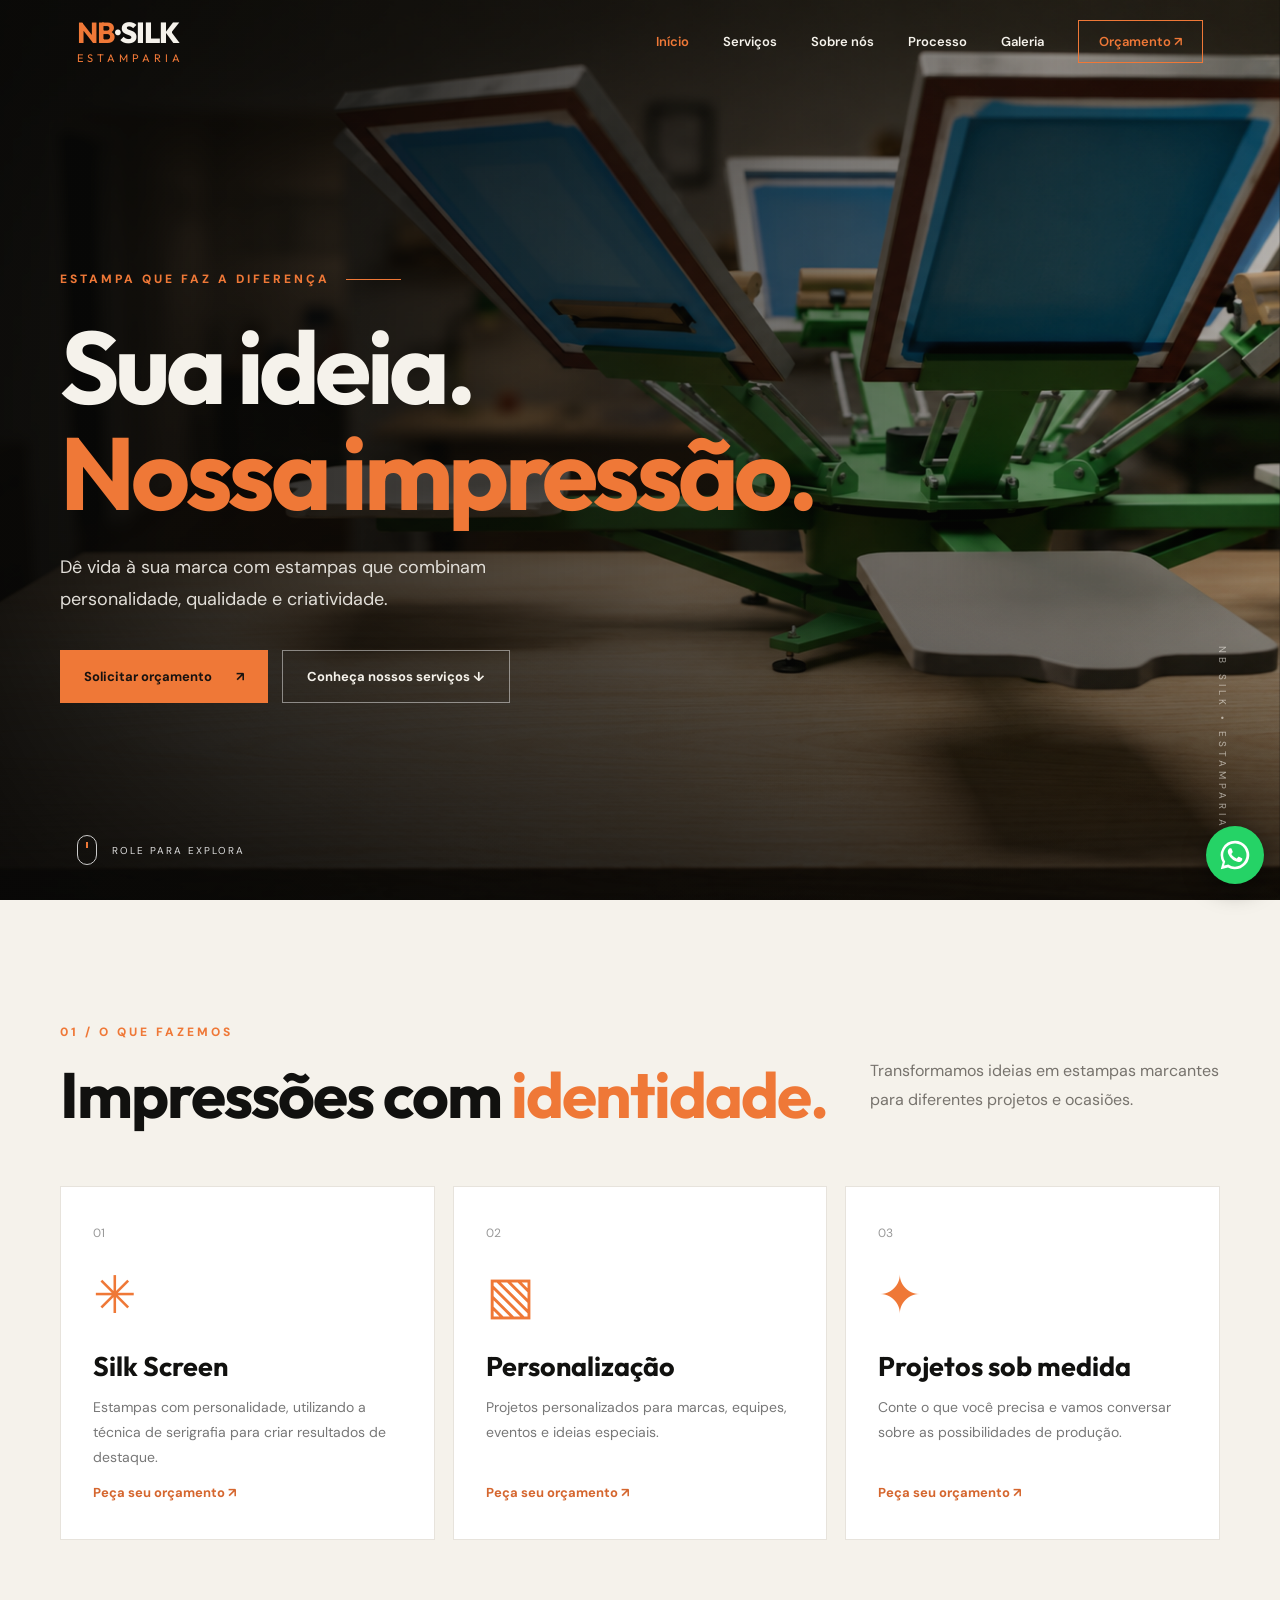
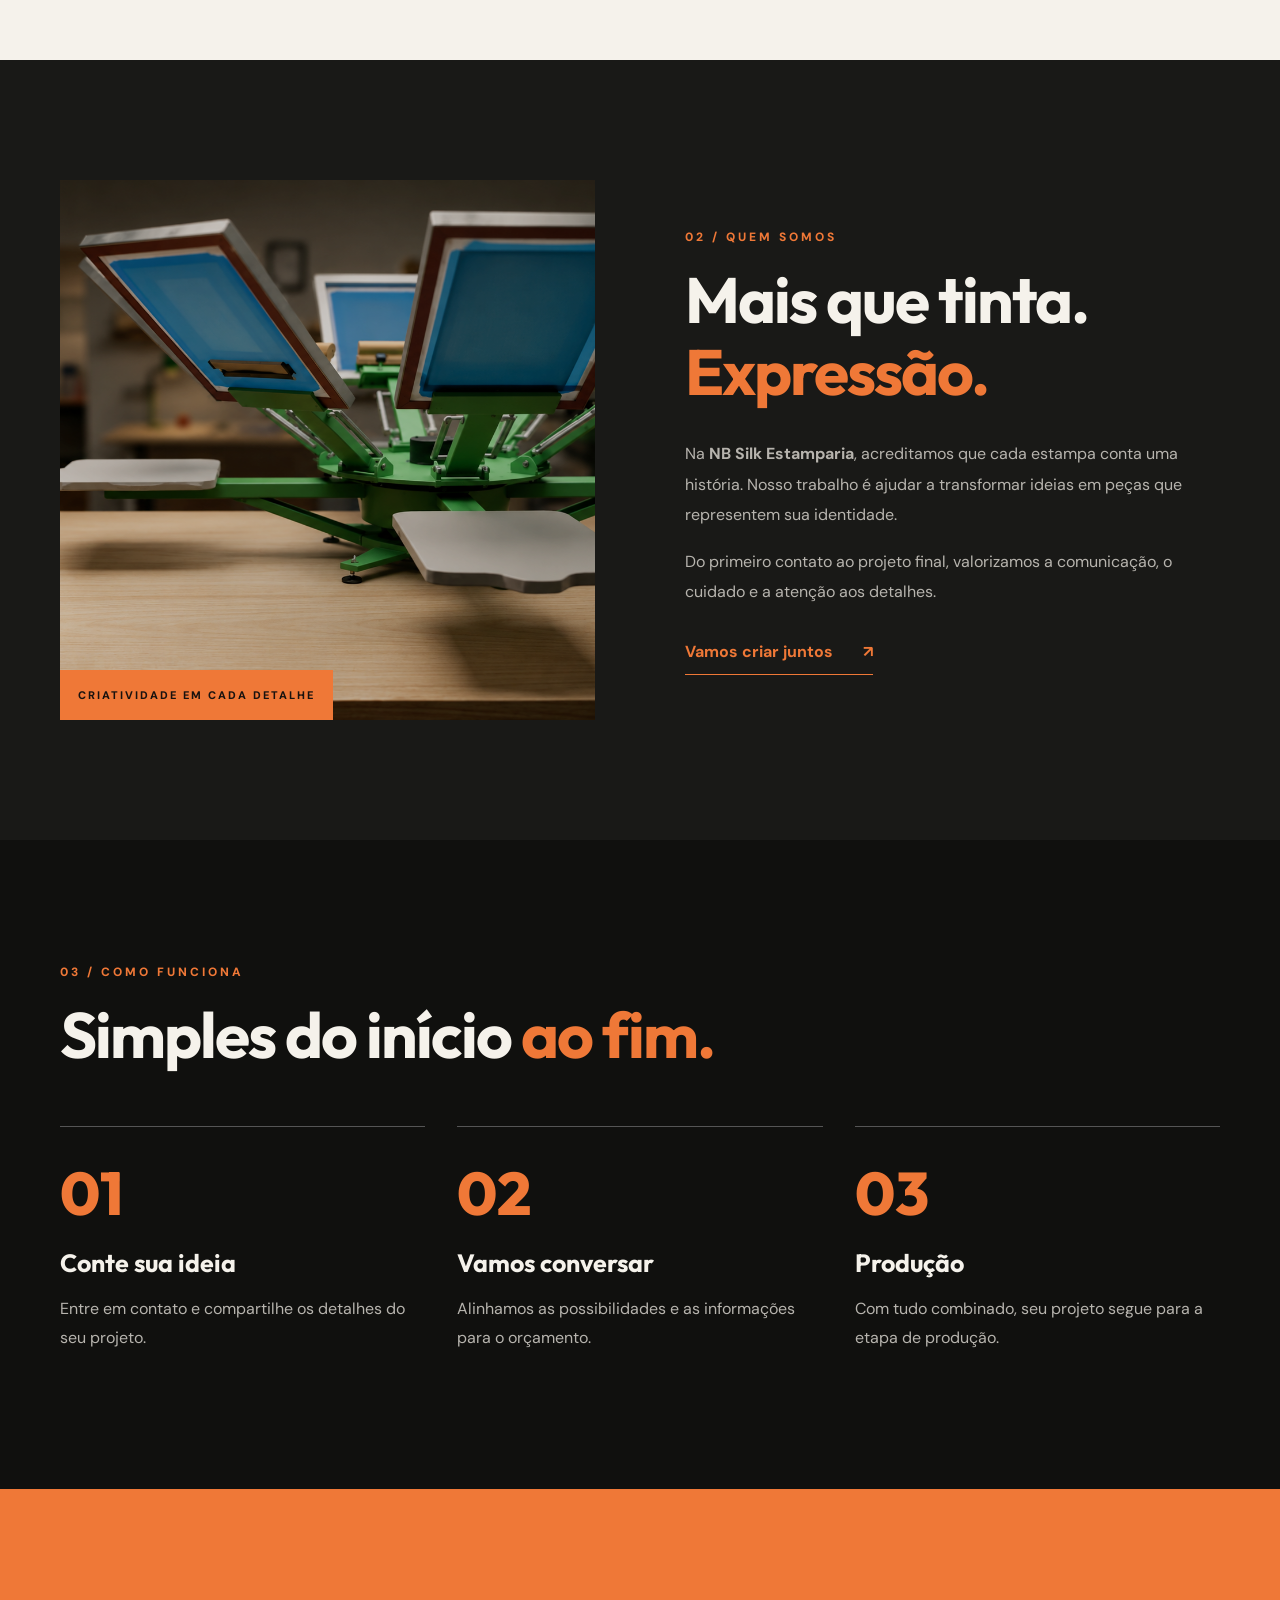
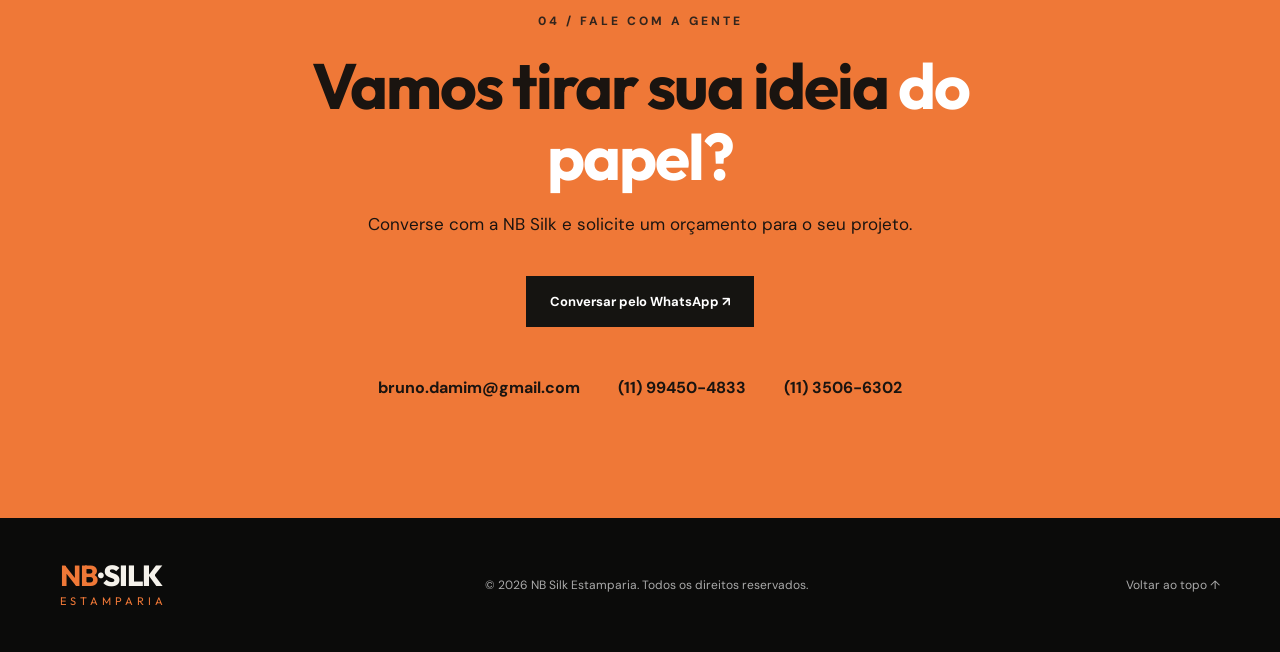
==== commit 1cfdd4e7: "Add link to gallery in navigation menu" ====
--- a/index.html
+++ b/index.html
@@ -39,8 +39,8 @@
     <button class="menu-toggle" id="menuToggle" aria-label="Abrir menu" aria-expanded="false"
       aria-controls="menu"><span></span><span></span><span></span></button>
     <nav id="menu" class="menu" aria-label="Menu principal"><a href="#inicio" class="active">Início</a><a
-        href="#servicos">Serviços</a><a href="#sobre">Sobre nós</a><a href="#processo">Processo</a><a href="#contato"
-        class="nav-cta">Orçamento ↗</a></nav>
+        href="#servicos">Serviços</a><a href="#sobre">Sobre nós</a><a href="#processo">Processo</a><a
+        href="galeria.html" class="nav-link">Galeria</a><a href="#contato" class="nav-cta">Orçamento ↗</a></nav>
   </header>
   <main>
     <section class="hero" id="inicio">
@@ -56,7 +56,7 @@
             href="#servicos">Conheça nossos serviços ↓</a></div>
       </div>
       <a href="#servicos" class="scroll-hint" aria-label="Rolar para serviços"><span class="mouse"></span> ROLE PARA
-        EXPLORAR</a><span class="hero-side">NB SILK • ESTAMPARIA</span>
+        EXPLORA</a><span class="hero-side">NB SILK • ESTAMPARIA</span>
     </section>
     <section class="intro section" id="servicos">
       <div class="container">
